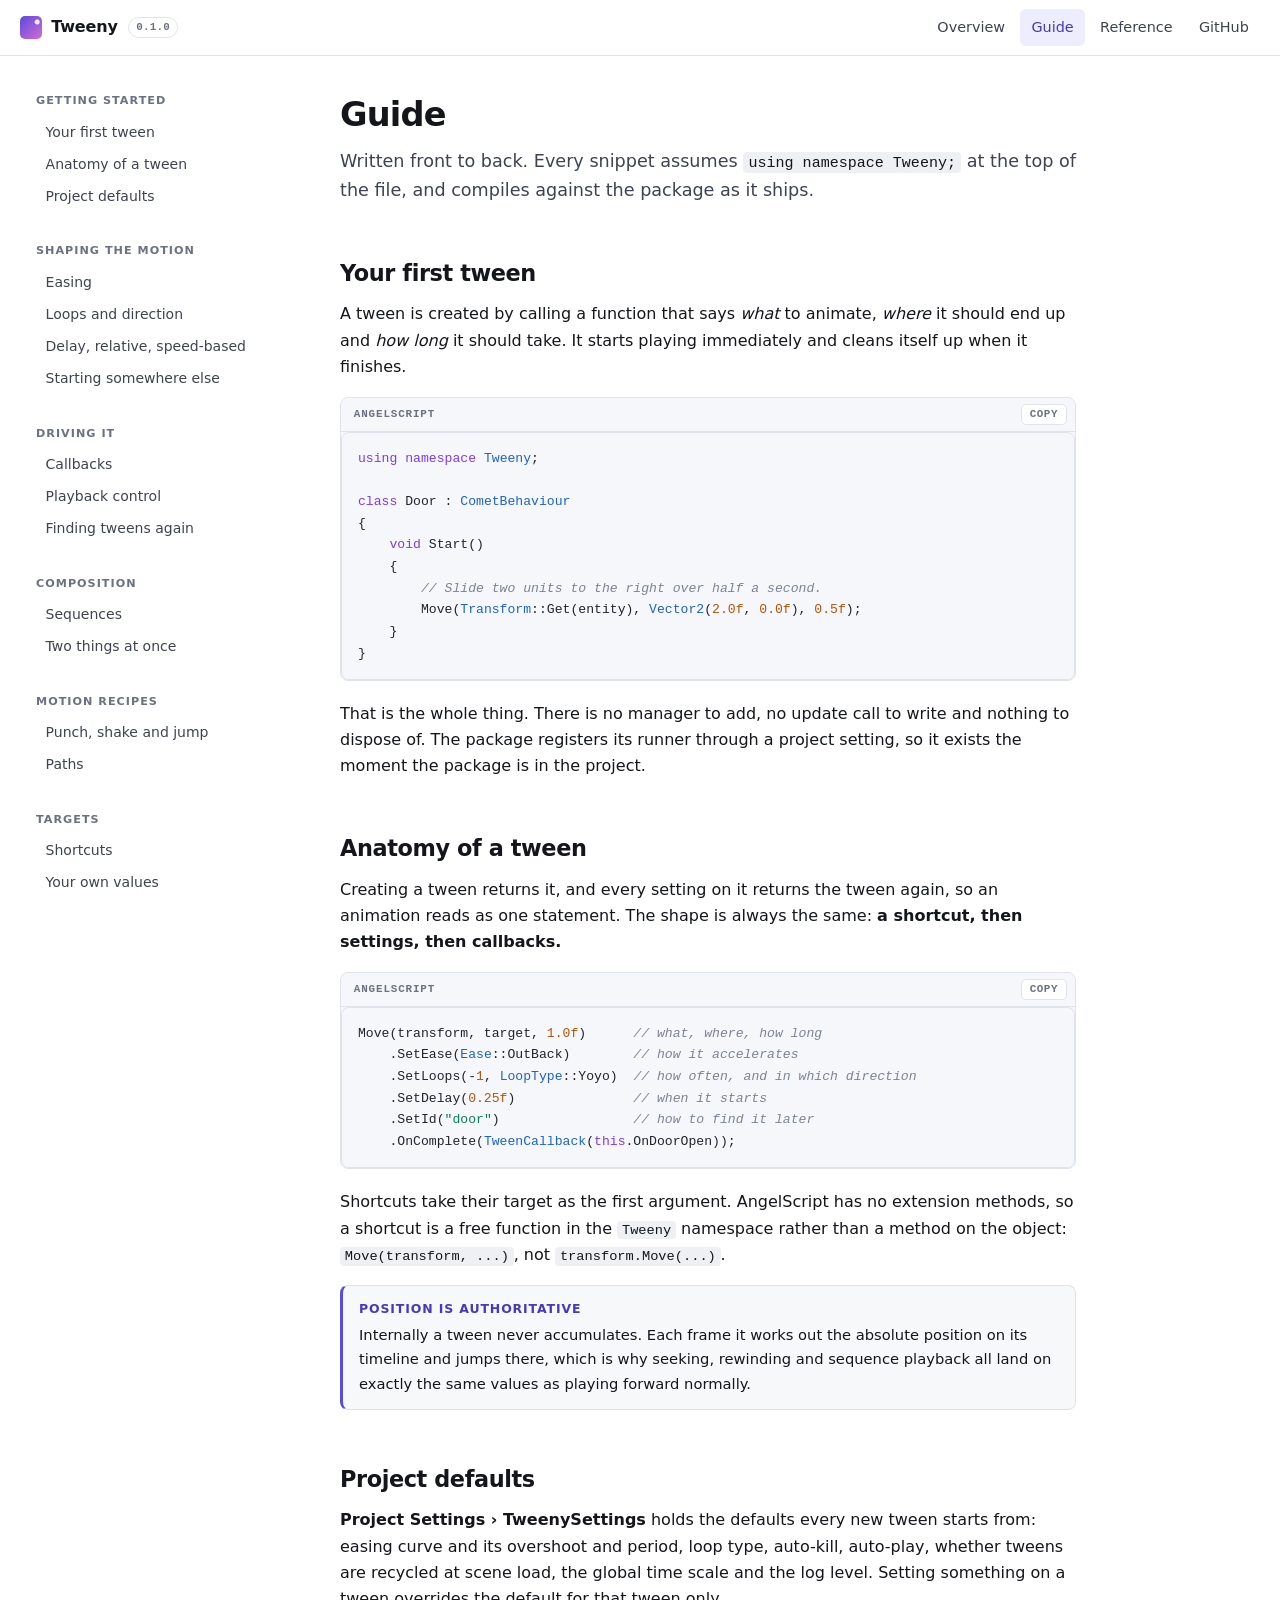
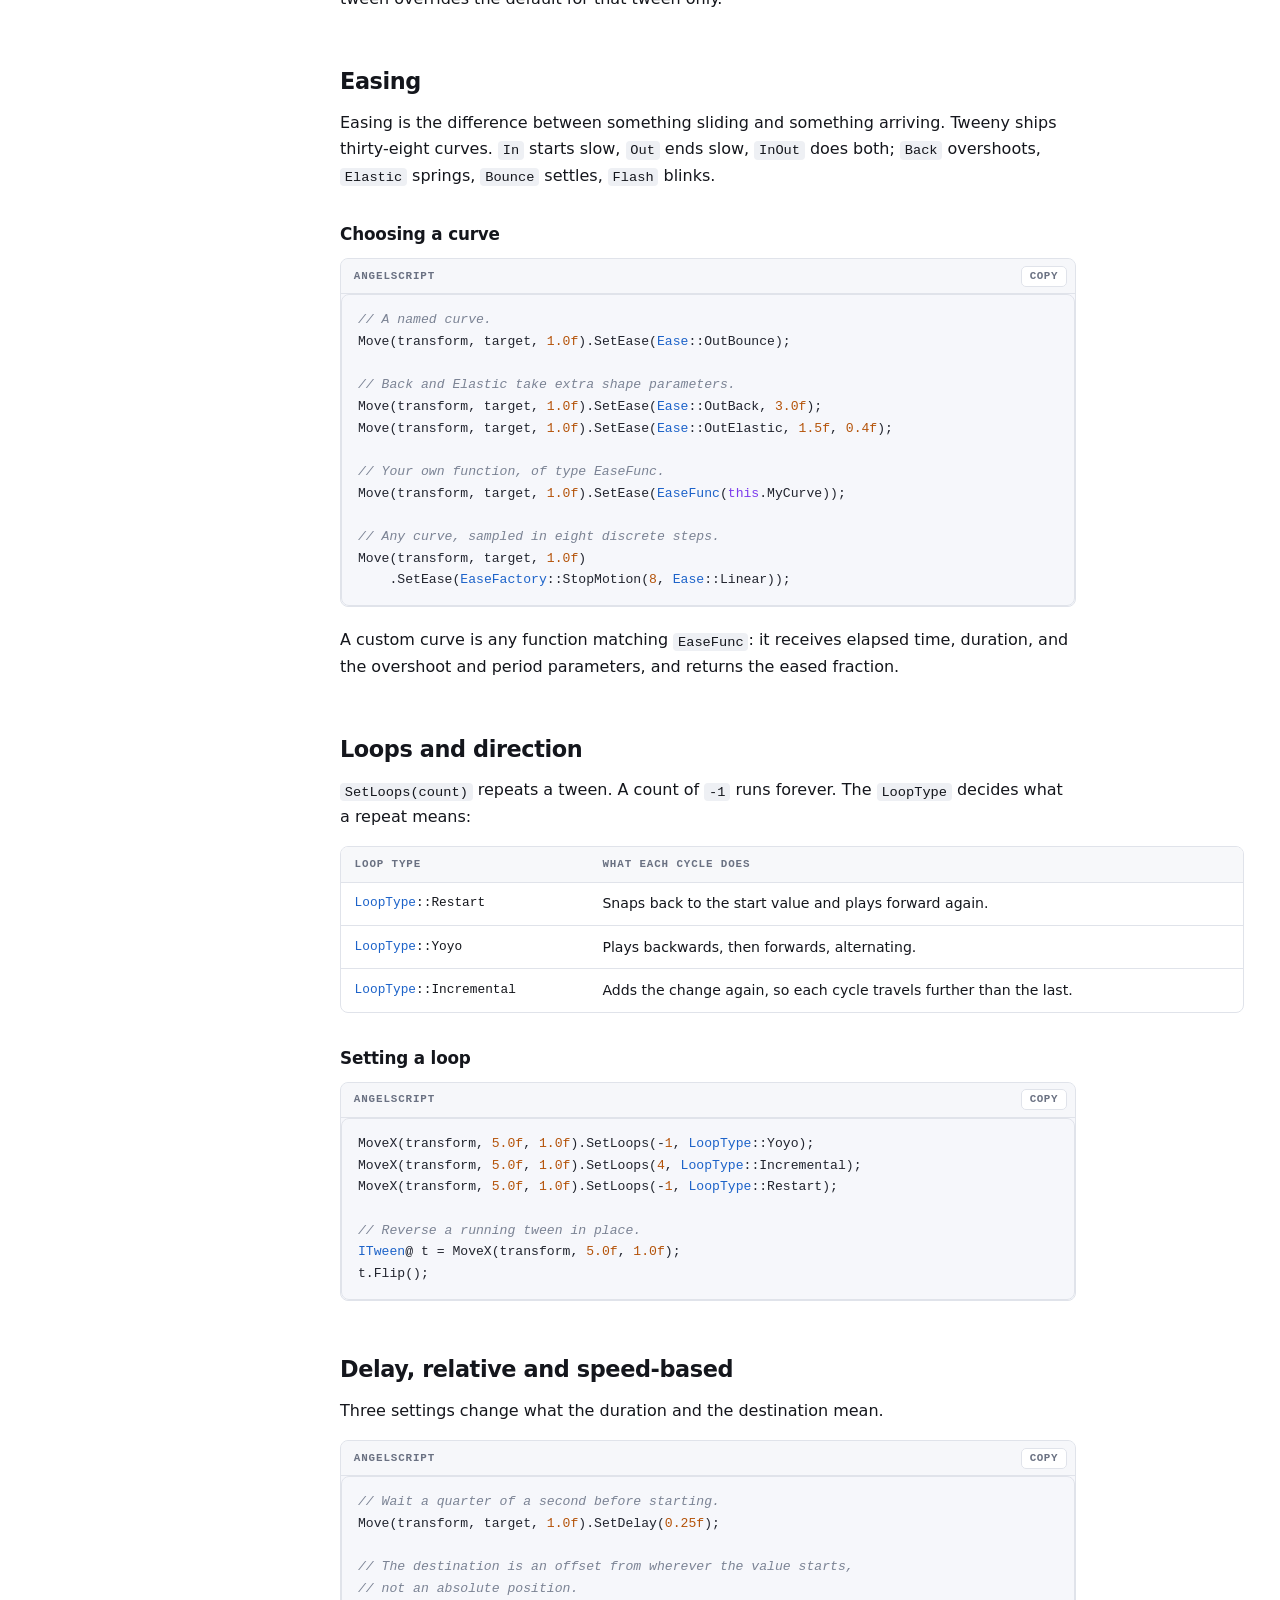
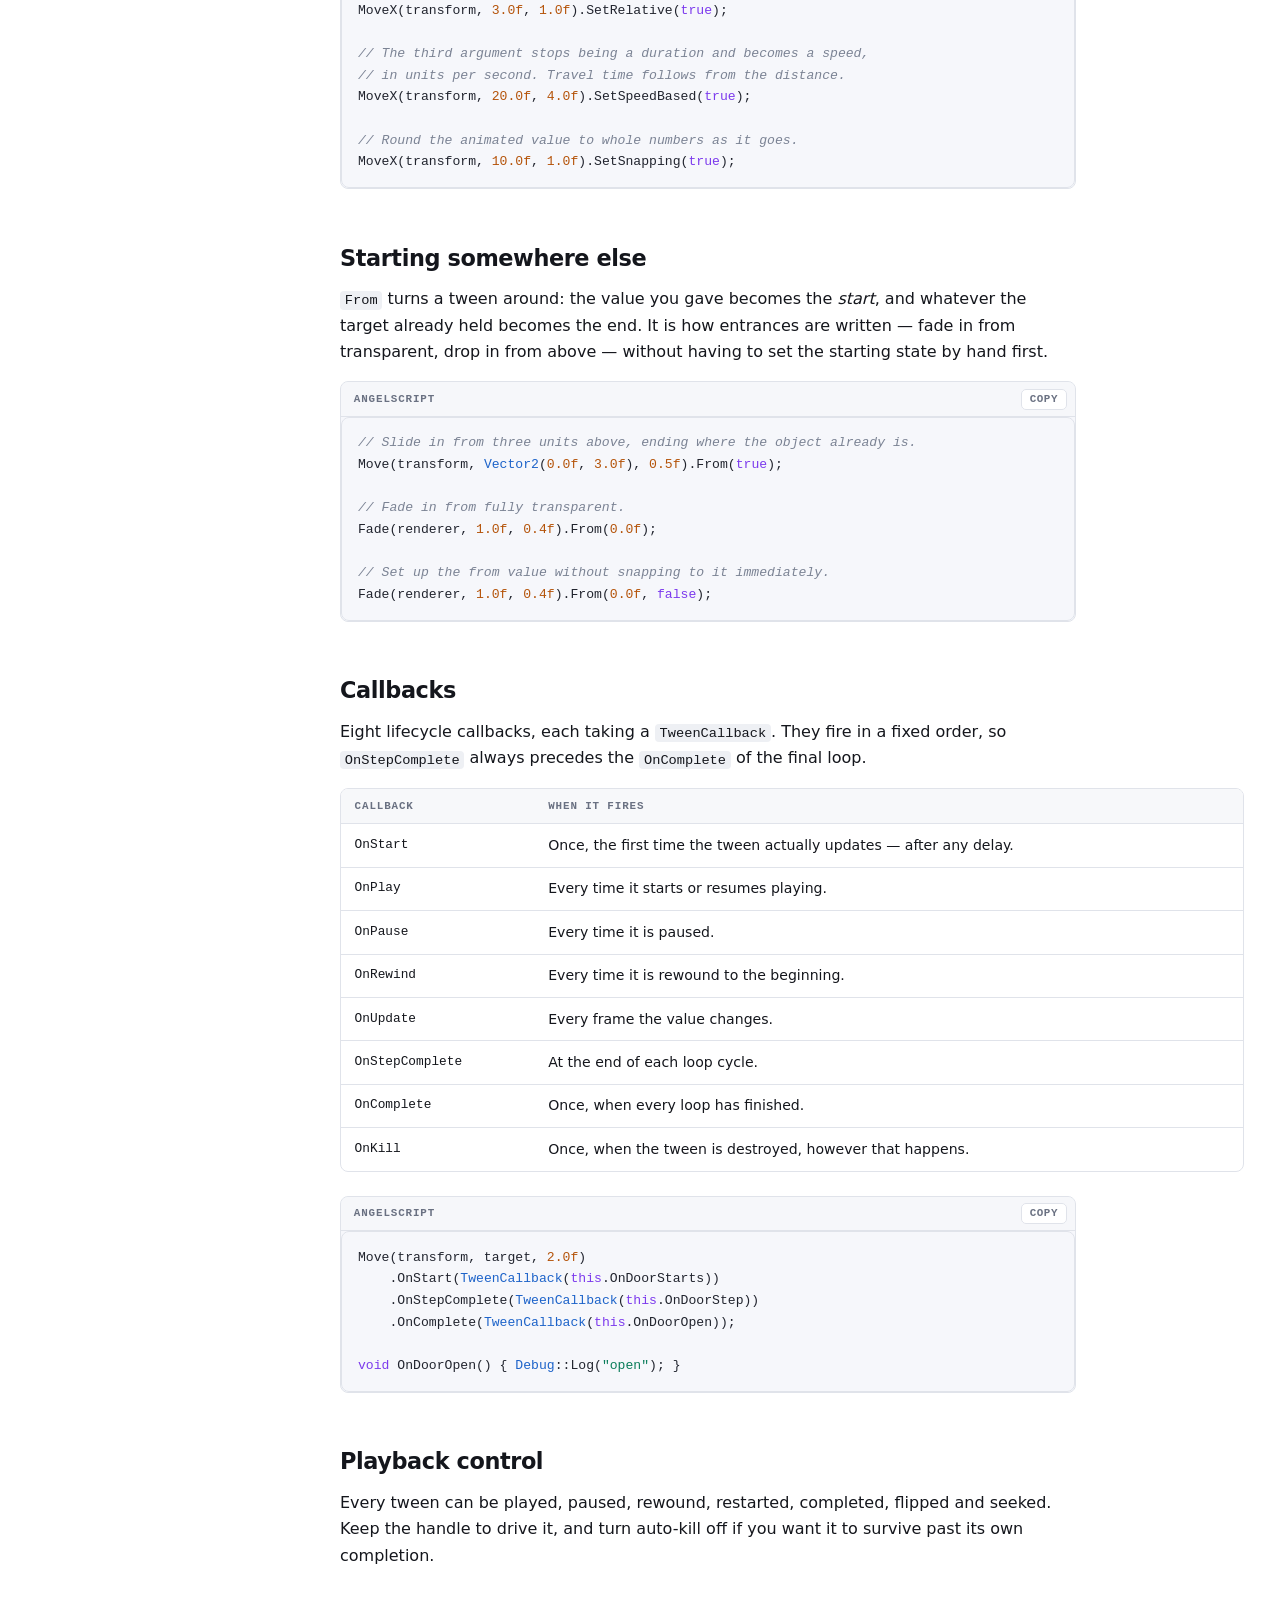
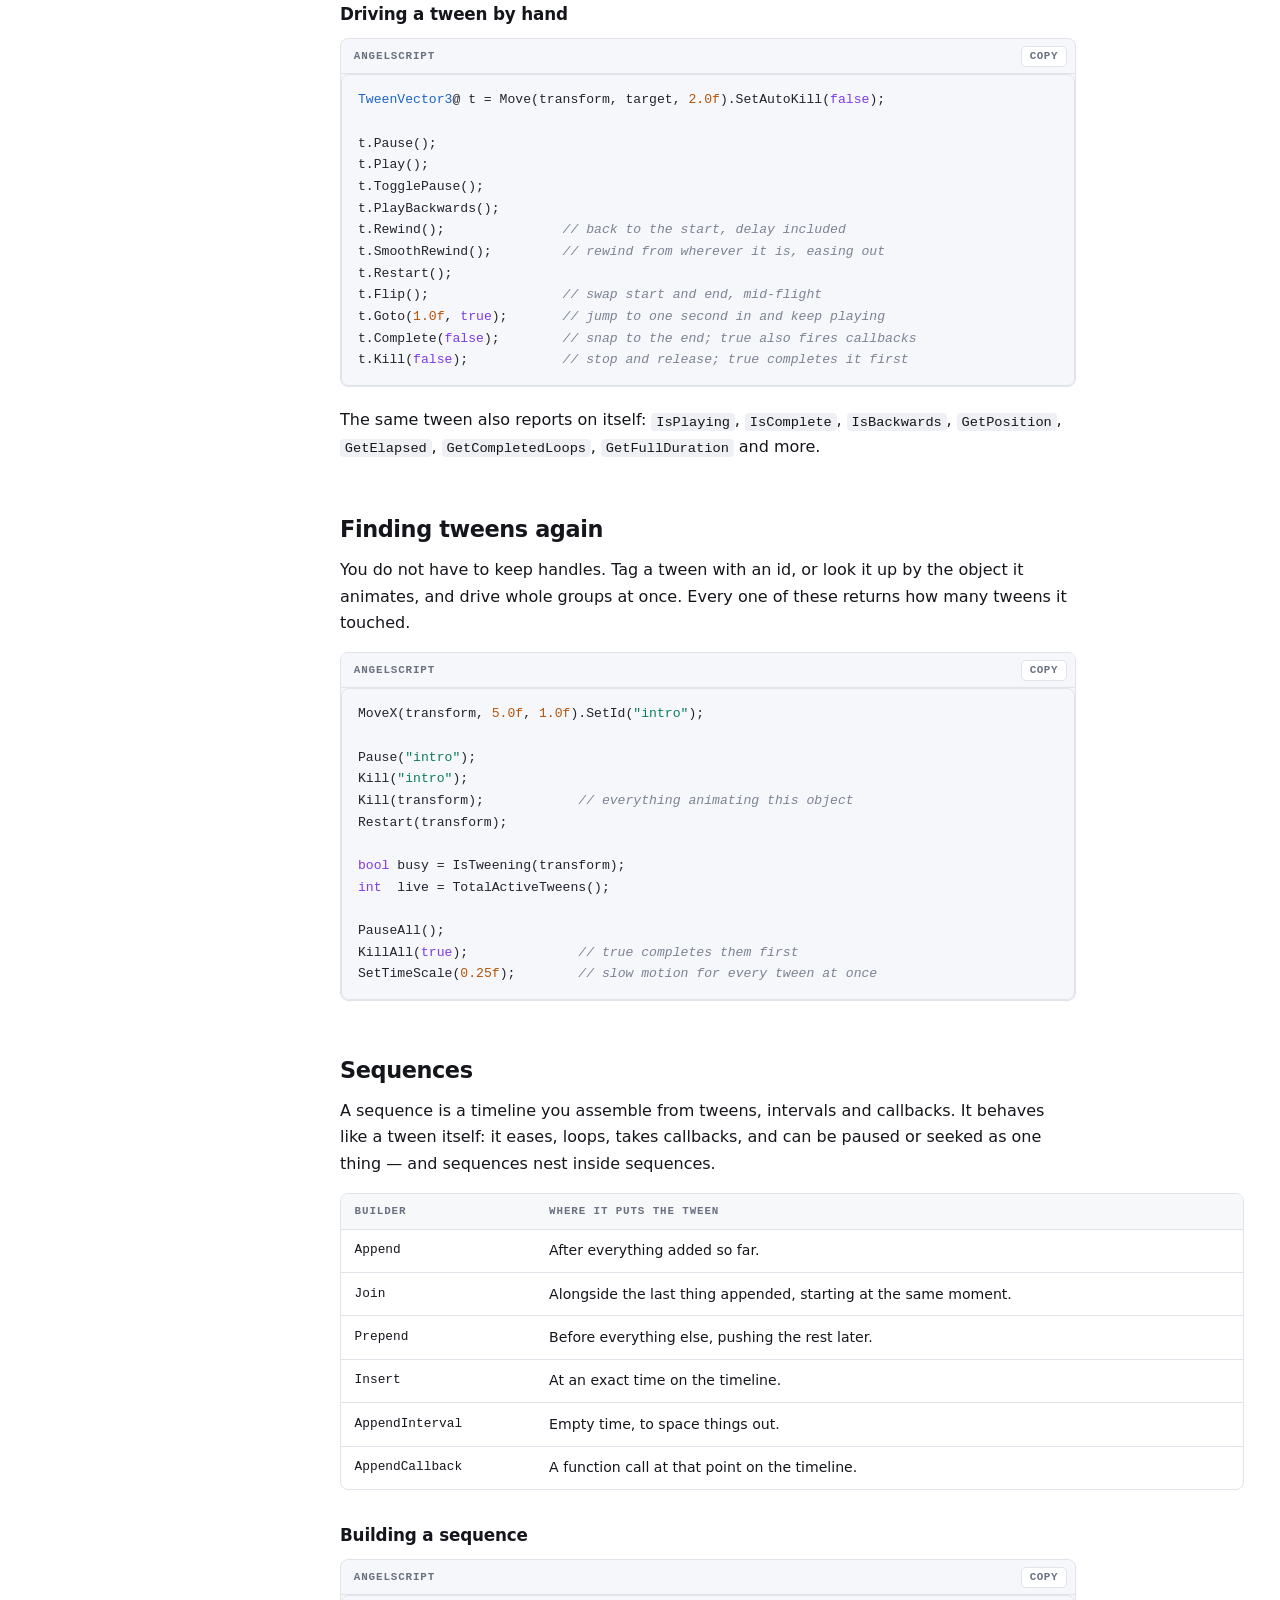
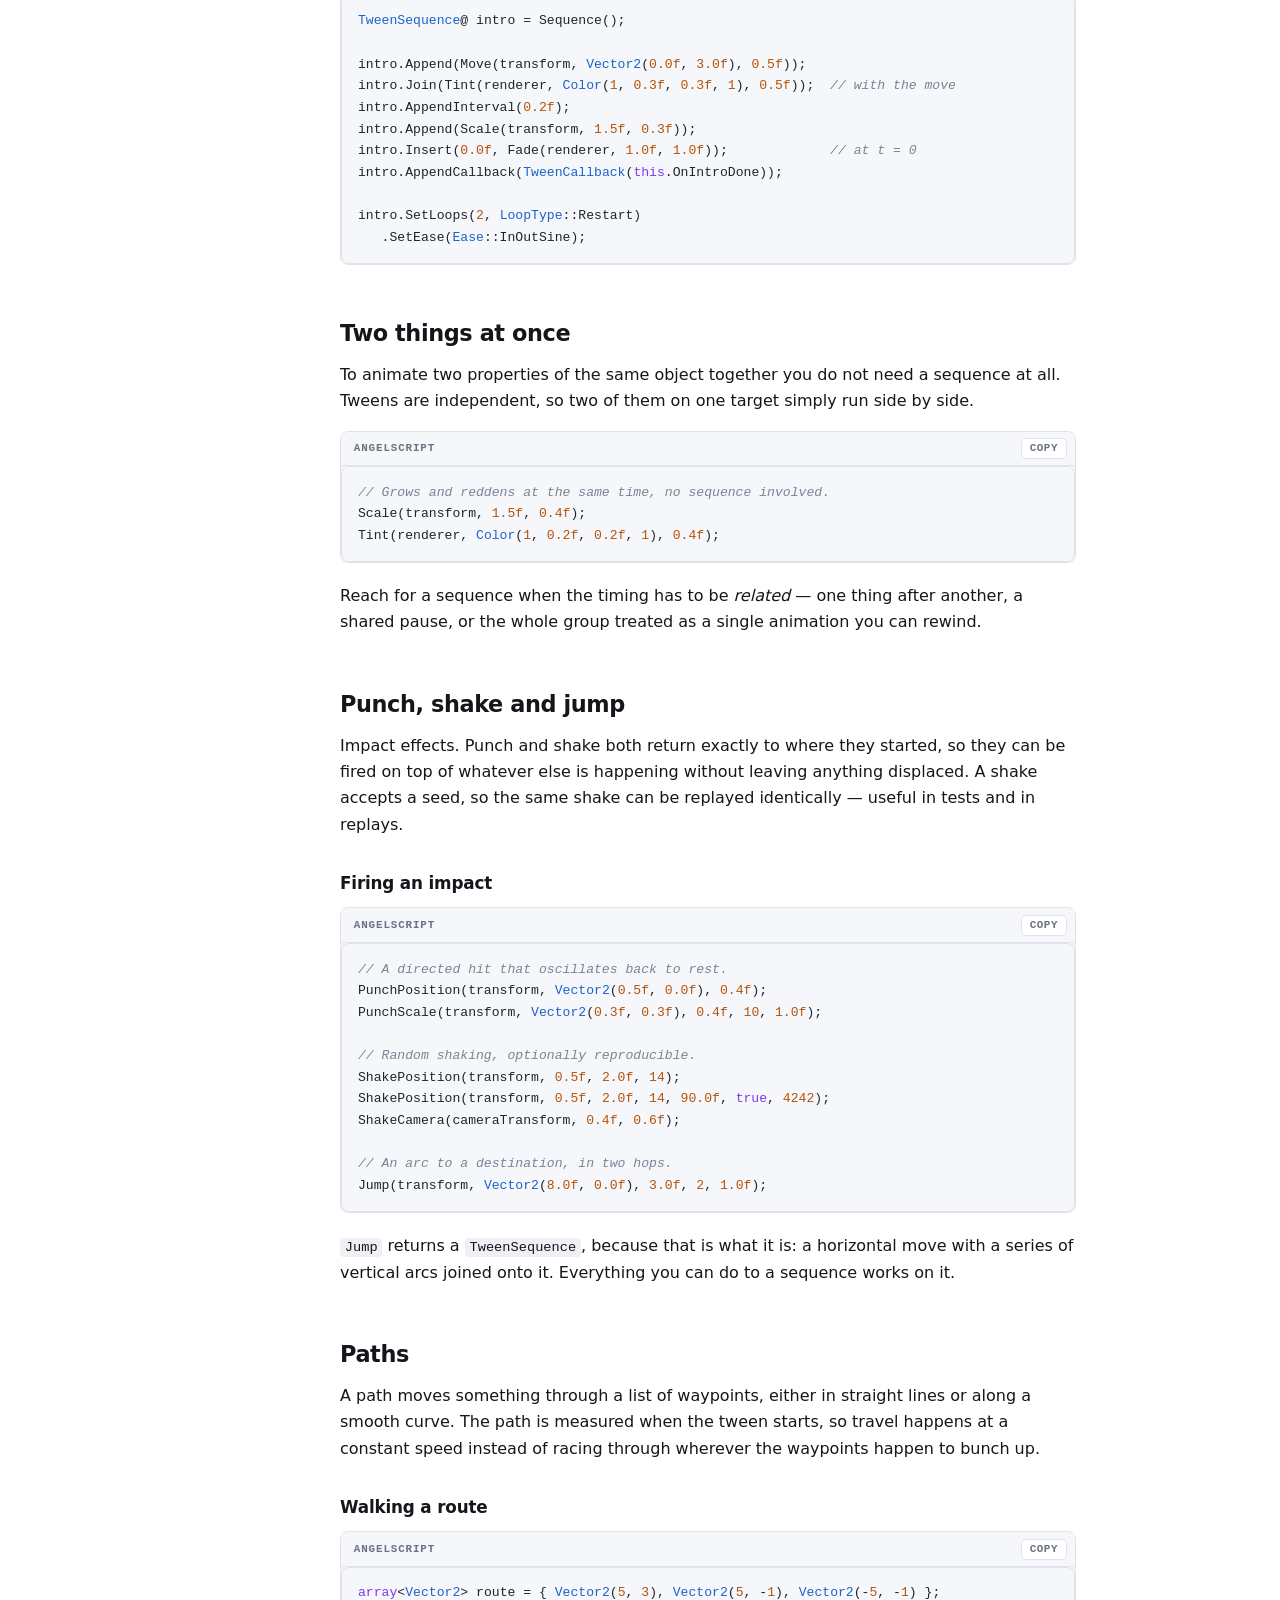
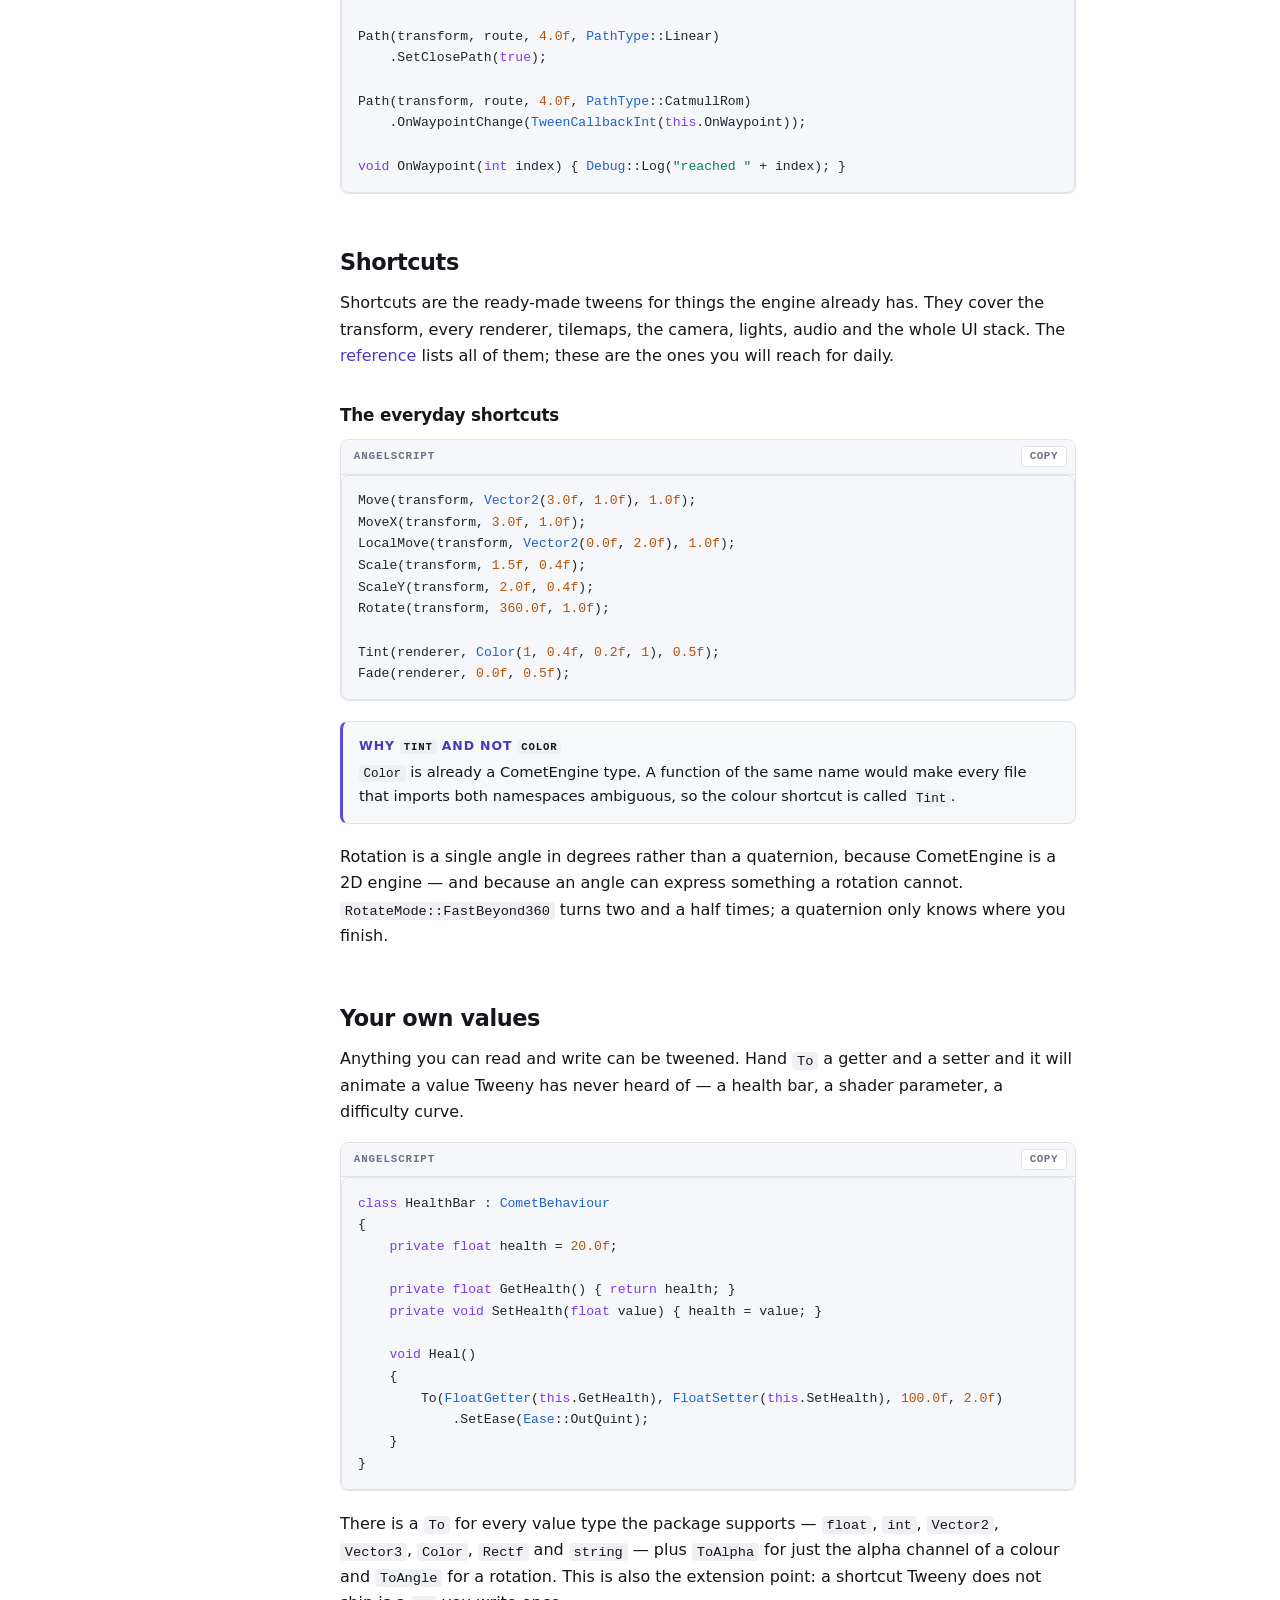
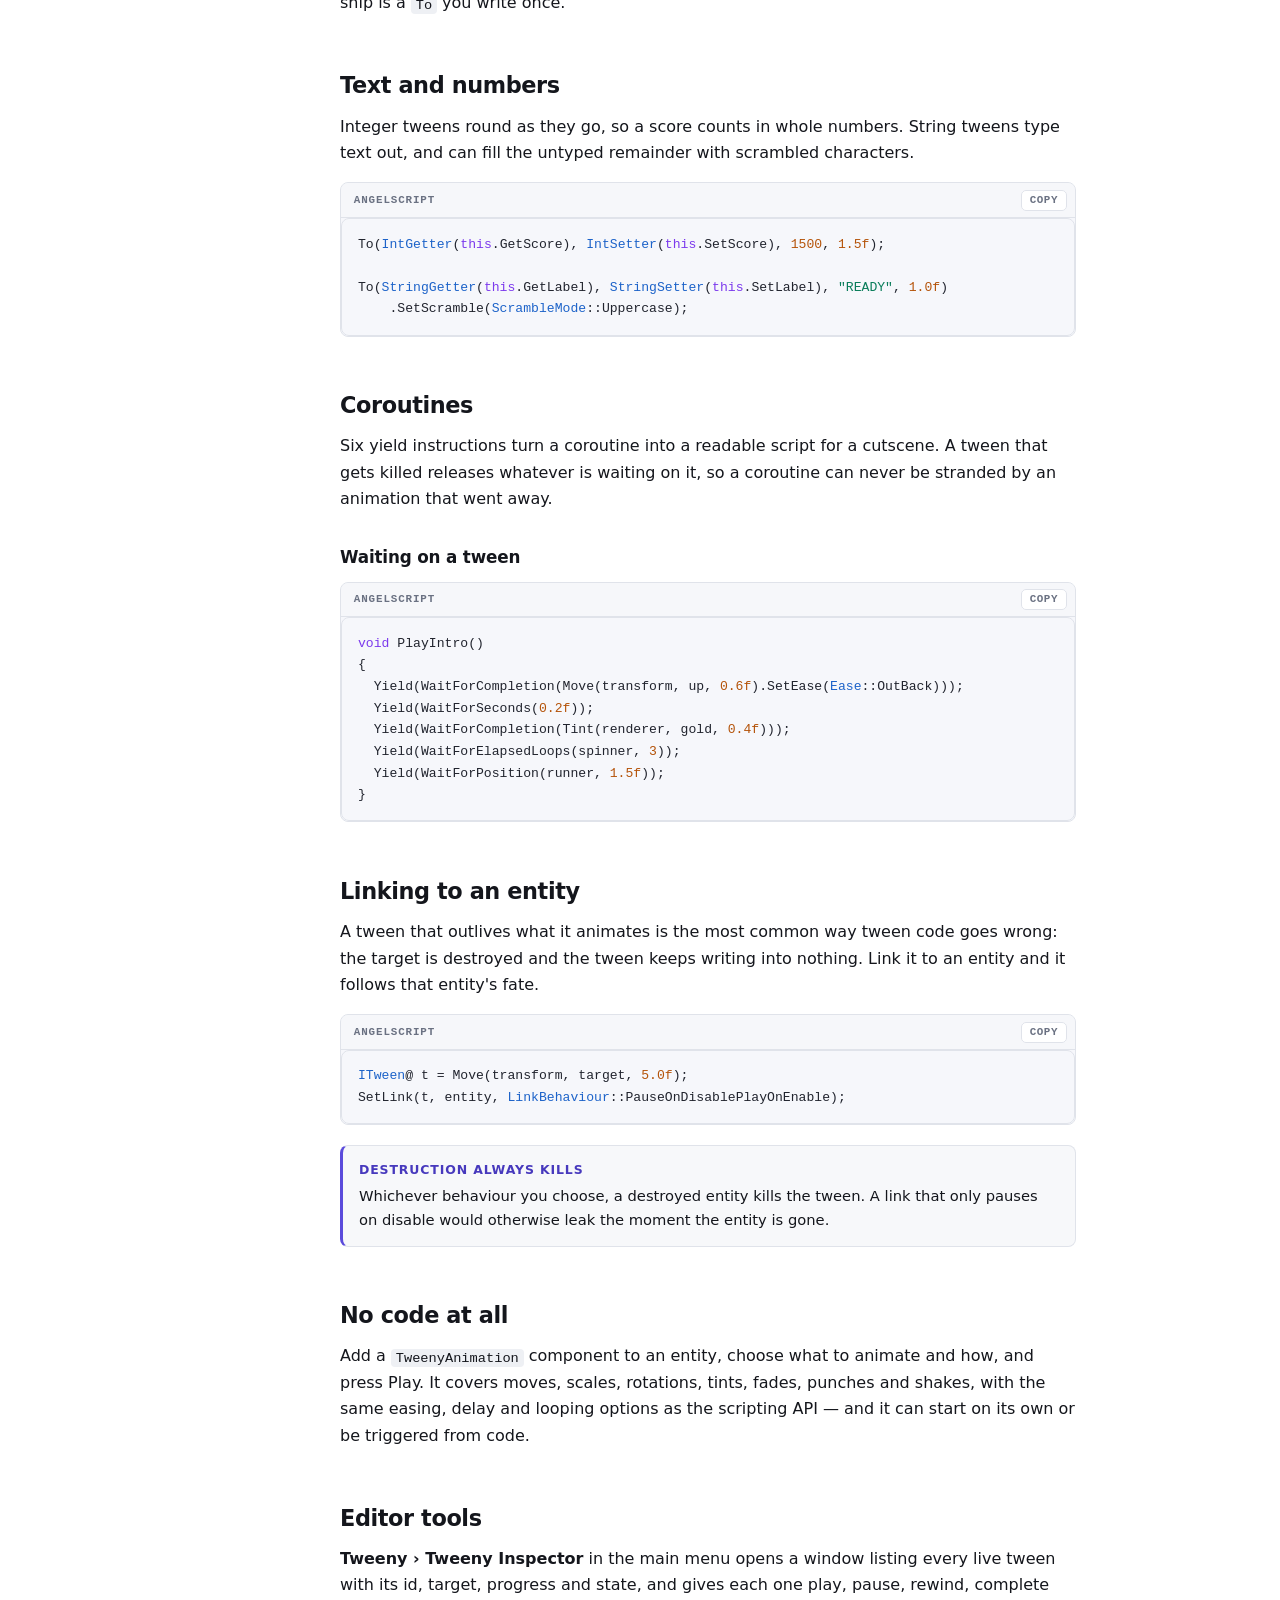
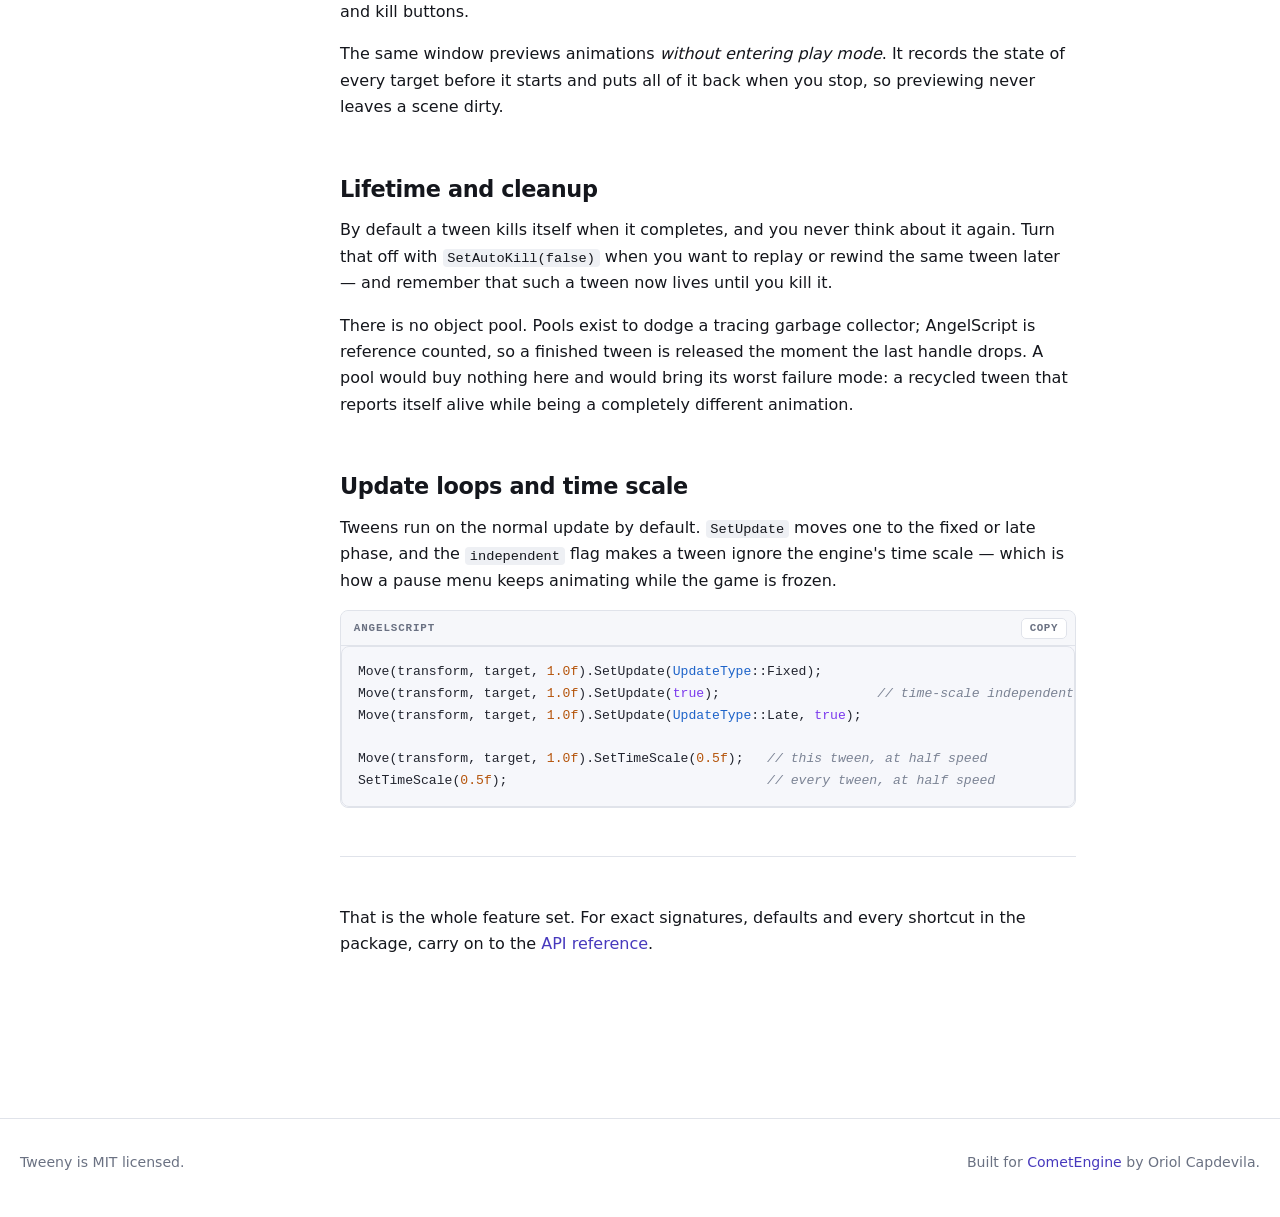
==== docs/guide.html @ 3d50af36 "fixes" ====
<!doctype html>
<html lang="en">
<head>
<meta charset="utf-8">
<meta name="viewport" content="width=device-width, initial-scale=1">
<title>Guide — Tweeny</title>
<meta name="description" content="The Tweeny guide: your first tween, easing, loops, sequences, effects, paths, shortcuts, coroutines and the no-code component.">
<link rel="icon" href="data:image/svg+xml,<svg xmlns='http://www.w3.org/2000/svg' viewBox='0 0 32 32'><rect width='32' height='32' rx='7' fill='%235b4bdb'/><circle cx='23' cy='9' r='3' fill='white'/></svg>">
<link rel="stylesheet" href="assets/site.css?v=3">
</head>
<body>

<header class="topbar">
  <button class="navtoggle" type="button" aria-label="Toggle sections" aria-expanded="true">&#9776;</button>
  <a class="brand" href="index.html"><span class="mark"></span> Tweeny <span class="version">0.1.0</span></a>
  <nav class="topnav">
    <a href="index.html">Overview</a>
    <a href="guide.html" aria-current="page">Guide</a>
    <a href="reference.html">Reference</a>
    <a href="https://github.com/OriolCS2/Tweeny">GitHub</a>
  </nav>
</header>

<div class="shell">

<nav class="sidebar" aria-label="Sections">
  <h2>Getting started</h2>
  <ul>
    <li><a href="#first-tween">Your first tween</a></li>
    <li><a href="#anatomy">Anatomy of a tween</a></li>
    <li><a href="#defaults">Project defaults</a></li>
  </ul>
  <h2>Shaping the motion</h2>
  <ul>
    <li><a href="#easing">Easing</a></li>
    <li><a href="#loops">Loops and direction</a></li>
    <li><a href="#timing">Delay, relative, speed-based</a></li>
    <li><a href="#from">Starting somewhere else</a></li>
  </ul>
  <h2>Driving it</h2>
  <ul>
    <li><a href="#callbacks">Callbacks</a></li>
    <li><a href="#control">Playback control</a></li>
    <li><a href="#finding">Finding tweens again</a></li>
  </ul>
  <h2>Composition</h2>
  <ul>
    <li><a href="#sequences">Sequences</a></li>
    <li><a href="#together">Two things at once</a></li>
  </ul>
  <h2>Motion recipes</h2>
  <ul>
    <li><a href="#effects">Punch, shake and jump</a></li>
    <li><a href="#paths">Paths</a></li>
  </ul>
  <h2>Targets</h2>
  <ul>
    <li><a href="#shortcuts">Shortcuts</a></li>
    <li><a href="#own-values">Your own values</a></li>
    <li><a href="#strings">Text and numbers</a></li>
  </ul>
  <h2>Integration</h2>
  <ul>
    <li><a href="#coroutines">Coroutines</a></li>
    <li><a href="#links">Linking to an entity</a></li>
    <li><a href="#no-code">No code at all</a></li>
    <li><a href="#editor">Editor tools</a></li>
  </ul>
  <h2>Notes</h2>
  <ul>
    <li><a href="#lifetime">Lifetime and cleanup</a></li>
    <li><a href="#update-loops">Update loops and time scale</a></li>
  </ul>
</nav>

<main>

<h1>Guide</h1>
<p class="lede">
  Written front to back. Every snippet assumes <code>using namespace Tweeny;</code> at the top of the file,
  and compiles against the package as it ships.
</p>

<h2 id="first-tween">Your first tween</h2>

<p>
  A tween is created by calling a function that says <em>what</em> to animate, <em>where</em> it should end up
  and <em>how long</em> it should take. It starts playing immediately and cleans itself up when it finishes.
</p>

<div class="code">
  <header>angelscript <button class="copy" type="button">Copy</button></header>
<pre><code>using namespace Tweeny;

class Door : CometBehaviour
{
    void Start()
    {
        // Slide two units to the right over half a second.
        Move(Transform::Get(entity), Vector2(2.0f, 0.0f), 0.5f);
    }
}</code></pre>
</div>

<p>
  That is the whole thing. There is no manager to add, no update call to write and nothing to dispose of. The
  package registers its runner through a project setting, so it exists the moment the package is in the
  project.
</p>

<h2 id="anatomy">Anatomy of a tween</h2>

<p>
  Creating a tween returns it, and every setting on it returns the tween again, so an animation reads as one
  statement. The shape is always the same: <strong>a shortcut, then settings, then callbacks.</strong>
</p>

<div class="code">
  <header>angelscript <button class="copy" type="button">Copy</button></header>
<pre><code>Move(transform, target, 1.0f)      // what, where, how long
    .SetEase(Ease::OutBack)        // how it accelerates
    .SetLoops(-1, LoopType::Yoyo)  // how often, and in which direction
    .SetDelay(0.25f)               // when it starts
    .SetId("door")                 // how to find it later
    .OnComplete(TweenCallback(this.OnDoorOpen));</code></pre>
</div>

<p>
  Shortcuts take their target as the first argument. AngelScript has no extension methods, so a shortcut is a
  free function in the <code>Tweeny</code> namespace rather than a method on the object:
  <code>Move(transform, ...)</code>, not <code>transform.Move(...)</code>.
</p>

<div class="note">
  <strong>Position is authoritative</strong>
  <p>
    Internally a tween never accumulates. Each frame it works out the absolute position on its timeline and
    jumps there, which is why seeking, rewinding and sequence playback all land on exactly the same values as
    playing forward normally.
  </p>
</div>

<h2 id="defaults">Project defaults</h2>

<p>
  <strong>Project Settings &rsaquo; TweenySettings</strong> holds the defaults every new tween starts from:
  easing curve and its overshoot and period, loop type, auto-kill, auto-play, whether tweens are recycled at
  scene load, the global time scale and the log level. Setting something on a tween overrides the default for
  that tween only.
</p>

<h2 id="easing">Easing</h2>

<p>
  Easing is the difference between something sliding and something arriving. Tweeny ships thirty-eight
  curves. <code>In</code> starts slow, <code>Out</code> ends slow, <code>InOut</code> does both;
  <code>Back</code> overshoots, <code>Elastic</code> springs, <code>Bounce</code> settles,
  <code>Flash</code> blinks.
</p>

<h3>Choosing a curve</h3>
<div class="code">
  <header>angelscript <button class="copy" type="button">Copy</button></header>
<pre><code>// A named curve.
Move(transform, target, 1.0f).SetEase(Ease::OutBounce);

// Back and Elastic take extra shape parameters.
Move(transform, target, 1.0f).SetEase(Ease::OutBack, 3.0f);
Move(transform, target, 1.0f).SetEase(Ease::OutElastic, 1.5f, 0.4f);

// Your own function, of type EaseFunc.
Move(transform, target, 1.0f).SetEase(EaseFunc(this.MyCurve));

// Any curve, sampled in eight discrete steps.
Move(transform, target, 1.0f)
    .SetEase(EaseFactory::StopMotion(8, Ease::Linear));</code></pre>
</div>

<p>
  A custom curve is any function matching <code>EaseFunc</code>: it receives elapsed time, duration, and the
  overshoot and period parameters, and returns the eased fraction.
</p>

<h2 id="loops">Loops and direction</h2>

<p>
  <code>SetLoops(count)</code> repeats a tween. A count of <code>-1</code> runs forever. The
  <code>LoopType</code> decides what a repeat means:
</p>

<div class="scroller">
<table>
  <thead><tr><th>Loop type</th><th>What each cycle does</th></tr></thead>
  <tbody>
    <tr><td class="api">LoopType::Restart</td><td>Snaps back to the start value and plays forward again.</td></tr>
    <tr><td class="api">LoopType::Yoyo</td><td>Plays backwards, then forwards, alternating.</td></tr>
    <tr><td class="api">LoopType::Incremental</td><td>Adds the change again, so each cycle travels further than the last.</td></tr>
  </tbody>
</table>
</div>

<h3>Setting a loop</h3>
<div class="code">
  <header>angelscript <button class="copy" type="button">Copy</button></header>
<pre><code>MoveX(transform, 5.0f, 1.0f).SetLoops(-1, LoopType::Yoyo);
MoveX(transform, 5.0f, 1.0f).SetLoops(4, LoopType::Incremental);
MoveX(transform, 5.0f, 1.0f).SetLoops(-1, LoopType::Restart);

// Reverse a running tween in place.
ITween@ t = MoveX(transform, 5.0f, 1.0f);
t.Flip();</code></pre>
</div>

<h2 id="timing">Delay, relative and speed-based</h2>

<p>
  Three settings change what the duration and the destination mean.
</p>

<div class="code">
  <header>angelscript <button class="copy" type="button">Copy</button></header>
<pre><code>// Wait a quarter of a second before starting.
Move(transform, target, 1.0f).SetDelay(0.25f);

// The destination is an offset from wherever the value starts,
// not an absolute position.
MoveX(transform, 3.0f, 1.0f).SetRelative(true);

// The third argument stops being a duration and becomes a speed,
// in units per second. Travel time follows from the distance.
MoveX(transform, 20.0f, 4.0f).SetSpeedBased(true);

// Round the animated value to whole numbers as it goes.
MoveX(transform, 10.0f, 1.0f).SetSnapping(true);</code></pre>
</div>

<h2 id="from">Starting somewhere else</h2>

<p>
  <code>From</code> turns a tween around: the value you gave becomes the <em>start</em>, and whatever the
  target already held becomes the end. It is how entrances are written — fade in from transparent, drop in
  from above — without having to set the starting state by hand first.
</p>

<div class="code">
  <header>angelscript <button class="copy" type="button">Copy</button></header>
<pre><code>// Slide in from three units above, ending where the object already is.
Move(transform, Vector2(0.0f, 3.0f), 0.5f).From(true);

// Fade in from fully transparent.
Fade(renderer, 1.0f, 0.4f).From(0.0f);

// Set up the from value without snapping to it immediately.
Fade(renderer, 1.0f, 0.4f).From(0.0f, false);</code></pre>
</div>

<h2 id="callbacks">Callbacks</h2>

<p>
  Eight lifecycle callbacks, each taking a <code>TweenCallback</code>. They fire in a fixed order, so
  <code>OnStepComplete</code> always precedes the <code>OnComplete</code> of the final loop.
</p>

<div class="scroller">
<table>
  <thead><tr><th>Callback</th><th>When it fires</th></tr></thead>
  <tbody>
    <tr><td class="api">OnStart</td><td>Once, the first time the tween actually updates — after any delay.</td></tr>
    <tr><td class="api">OnPlay</td><td>Every time it starts or resumes playing.</td></tr>
    <tr><td class="api">OnPause</td><td>Every time it is paused.</td></tr>
    <tr><td class="api">OnRewind</td><td>Every time it is rewound to the beginning.</td></tr>
    <tr><td class="api">OnUpdate</td><td>Every frame the value changes.</td></tr>
    <tr><td class="api">OnStepComplete</td><td>At the end of each loop cycle.</td></tr>
    <tr><td class="api">OnComplete</td><td>Once, when every loop has finished.</td></tr>
    <tr><td class="api">OnKill</td><td>Once, when the tween is destroyed, however that happens.</td></tr>
  </tbody>
</table>
</div>

<div class="code">
  <header>angelscript <button class="copy" type="button">Copy</button></header>
<pre><code>Move(transform, target, 2.0f)
    .OnStart(TweenCallback(this.OnDoorStarts))
    .OnStepComplete(TweenCallback(this.OnDoorStep))
    .OnComplete(TweenCallback(this.OnDoorOpen));

void OnDoorOpen() { Debug::Log("open"); }</code></pre>
</div>

<h2 id="control">Playback control</h2>

<p>
  Every tween can be played, paused, rewound, restarted, completed, flipped and seeked. Keep the handle to
  drive it, and turn auto-kill off if you want it to survive past its own completion.
</p>

<h3>Driving a tween by hand</h3>
<div class="code">
  <header>angelscript <button class="copy" type="button">Copy</button></header>
<pre><code>TweenVector3@ t = Move(transform, target, 2.0f).SetAutoKill(false);

t.Pause();
t.Play();
t.TogglePause();
t.PlayBackwards();
t.Rewind();               // back to the start, delay included
t.SmoothRewind();         // rewind from wherever it is, easing out
t.Restart();
t.Flip();                 // swap start and end, mid-flight
t.Goto(1.0f, true);       // jump to one second in and keep playing
t.Complete(false);        // snap to the end; true also fires callbacks
t.Kill(false);            // stop and release; true completes it first</code></pre>
</div>

<p>
  The same tween also reports on itself: <code>IsPlaying</code>, <code>IsComplete</code>,
  <code>IsBackwards</code>, <code>GetPosition</code>, <code>GetElapsed</code>,
  <code>GetCompletedLoops</code>, <code>GetFullDuration</code> and more.
</p>

<h2 id="finding">Finding tweens again</h2>

<p>
  You do not have to keep handles. Tag a tween with an id, or look it up by the object it animates, and drive
  whole groups at once. Every one of these returns how many tweens it touched.
</p>

<div class="code">
  <header>angelscript <button class="copy" type="button">Copy</button></header>
<pre><code>MoveX(transform, 5.0f, 1.0f).SetId("intro");

Pause("intro");
Kill("intro");
Kill(transform);            // everything animating this object
Restart(transform);

bool busy = IsTweening(transform);
int  live = TotalActiveTweens();

PauseAll();
KillAll(true);              // true completes them first
SetTimeScale(0.25f);        // slow motion for every tween at once</code></pre>
</div>

<h2 id="sequences">Sequences</h2>

<p>
  A sequence is a timeline you assemble from tweens, intervals and callbacks. It behaves like a tween itself:
  it eases, loops, takes callbacks, and can be paused or seeked as one thing — and sequences nest inside
  sequences.
</p>

<div class="scroller">
<table>
  <thead><tr><th>Builder</th><th>Where it puts the tween</th></tr></thead>
  <tbody>
    <tr><td class="api">Append</td><td>After everything added so far.</td></tr>
    <tr><td class="api">Join</td><td>Alongside the last thing appended, starting at the same moment.</td></tr>
    <tr><td class="api">Prepend</td><td>Before everything else, pushing the rest later.</td></tr>
    <tr><td class="api">Insert</td><td>At an exact time on the timeline.</td></tr>
    <tr><td class="api">AppendInterval</td><td>Empty time, to space things out.</td></tr>
    <tr><td class="api">AppendCallback</td><td>A function call at that point on the timeline.</td></tr>
  </tbody>
</table>
</div>

<h3>Building a sequence</h3>
<div class="code">
  <header>angelscript <button class="copy" type="button">Copy</button></header>
<pre><code>TweenSequence@ intro = Sequence();

intro.Append(Move(transform, Vector2(0.0f, 3.0f), 0.5f));
intro.Join(Tint(renderer, Color(1, 0.3f, 0.3f, 1), 0.5f));  // with the move
intro.AppendInterval(0.2f);
intro.Append(Scale(transform, 1.5f, 0.3f));
intro.Insert(0.0f, Fade(renderer, 1.0f, 1.0f));             // at t = 0
intro.AppendCallback(TweenCallback(this.OnIntroDone));

intro.SetLoops(2, LoopType::Restart)
   .SetEase(Ease::InOutSine);</code></pre>
</div>

<h2 id="together">Two things at once</h2>

<p>
  To animate two properties of the same object together you do not need a sequence at all. Tweens are
  independent, so two of them on one target simply run side by side.
</p>

<div class="code">
  <header>angelscript <button class="copy" type="button">Copy</button></header>
<pre><code>// Grows and reddens at the same time, no sequence involved.
Scale(transform, 1.5f, 0.4f);
Tint(renderer, Color(1, 0.2f, 0.2f, 1), 0.4f);</code></pre>
</div>

<p>
  Reach for a sequence when the timing has to be <em>related</em> — one thing after another, a shared pause,
  or the whole group treated as a single animation you can rewind.
</p>

<h2 id="effects">Punch, shake and jump</h2>

<p>
  Impact effects. Punch and shake both return exactly to where they started, so they can be fired on top of
  whatever else is happening without leaving anything displaced. A shake accepts a seed, so the same shake can
  be replayed identically — useful in tests and in replays.
</p>

<h3>Firing an impact</h3>
<div class="code">
  <header>angelscript <button class="copy" type="button">Copy</button></header>
<pre><code>// A directed hit that oscillates back to rest.
PunchPosition(transform, Vector2(0.5f, 0.0f), 0.4f);
PunchScale(transform, Vector2(0.3f, 0.3f), 0.4f, 10, 1.0f);

// Random shaking, optionally reproducible.
ShakePosition(transform, 0.5f, 2.0f, 14);
ShakePosition(transform, 0.5f, 2.0f, 14, 90.0f, true, 4242);
ShakeCamera(cameraTransform, 0.4f, 0.6f);

// An arc to a destination, in two hops.
Jump(transform, Vector2(8.0f, 0.0f), 3.0f, 2, 1.0f);</code></pre>
</div>

<p>
  <code>Jump</code> returns a <code>TweenSequence</code>, because that is what it is: a horizontal move with a
  series of vertical arcs joined onto it. Everything you can do to a sequence works on it.
</p>

<h2 id="paths">Paths</h2>

<p>
  A path moves something through a list of waypoints, either in straight lines or along a smooth curve. The
  path is measured when the tween starts, so travel happens at a constant speed instead of racing through
  wherever the waypoints happen to bunch up.
</p>

<h3>Walking a route</h3>
<div class="code">
  <header>angelscript <button class="copy" type="button">Copy</button></header>
<pre><code>array&lt;Vector2&gt; route = { Vector2(5, 3), Vector2(5, -1), Vector2(-5, -1) };

Path(transform, route, 4.0f, PathType::Linear)
    .SetClosePath(true);

Path(transform, route, 4.0f, PathType::CatmullRom)
    .OnWaypointChange(TweenCallbackInt(this.OnWaypoint));

void OnWaypoint(int index) { Debug::Log("reached " + index); }</code></pre>
</div>

<h2 id="shortcuts">Shortcuts</h2>

<p>
  Shortcuts are the ready-made tweens for things the engine already has. They cover the transform, every
  renderer, tilemaps, the camera, lights, audio and the whole UI stack. The
  <a href="reference.html#shortcuts-transform">reference</a> lists all of them; these are the ones you will
  reach for daily.
</p>

<h3>The everyday shortcuts</h3>
<div class="code">
  <header>angelscript <button class="copy" type="button">Copy</button></header>
<pre><code>Move(transform, Vector2(3.0f, 1.0f), 1.0f);
MoveX(transform, 3.0f, 1.0f);
LocalMove(transform, Vector2(0.0f, 2.0f), 1.0f);
Scale(transform, 1.5f, 0.4f);
ScaleY(transform, 2.0f, 0.4f);
Rotate(transform, 360.0f, 1.0f);

Tint(renderer, Color(1, 0.4f, 0.2f, 1), 0.5f);
Fade(renderer, 0.0f, 0.5f);</code></pre>
</div>

<div class="note">
  <strong>Why <code>Tint</code> and not <code>Color</code></strong>
  <p>
    <code>Color</code> is already a CometEngine type. A function of the same name would make every file that
    imports both namespaces ambiguous, so the colour shortcut is called <code>Tint</code>.
  </p>
</div>


<p>
  Rotation is a single angle in degrees rather than a quaternion, because CometEngine is a 2D engine — and
  because an angle can express something a rotation cannot. <code>RotateMode::FastBeyond360</code> turns two
  and a half times; a quaternion only knows where you finish.
</p>

<h2 id="own-values">Your own values</h2>

<p>
  Anything you can read and write can be tweened. Hand <code>To</code> a getter and a setter and it will
  animate a value Tweeny has never heard of — a health bar, a shader parameter, a difficulty curve.
</p>

<div class="code">
  <header>angelscript <button class="copy" type="button">Copy</button></header>
<pre><code>class HealthBar : CometBehaviour
{
    private float health = 20.0f;

    private float GetHealth() { return health; }
    private void SetHealth(float value) { health = value; }

    void Heal()
    {
        To(FloatGetter(this.GetHealth), FloatSetter(this.SetHealth), 100.0f, 2.0f)
            .SetEase(Ease::OutQuint);
    }
}</code></pre>
</div>

<p>
  There is a <code>To</code> for every value type the package supports — <code>float</code>,
  <code>int</code>, <code>Vector2</code>, <code>Vector3</code>, <code>Color</code>, <code>Rectf</code> and
  <code>string</code> — plus <code>ToAlpha</code> for just the alpha channel of a colour and
  <code>ToAngle</code> for a rotation. This is also the extension point: a shortcut Tweeny does not ship is a
  <code>To</code> you write once.
</p>

<h2 id="strings">Text and numbers</h2>

<p>
  Integer tweens round as they go, so a score counts in whole numbers. String tweens type text out, and can
  fill the untyped remainder with scrambled characters.
</p>

<div class="code">
  <header>angelscript <button class="copy" type="button">Copy</button></header>
<pre><code>To(IntGetter(this.GetScore), IntSetter(this.SetScore), 1500, 1.5f);

To(StringGetter(this.GetLabel), StringSetter(this.SetLabel), "READY", 1.0f)
    .SetScramble(ScrambleMode::Uppercase);</code></pre>
</div>

<h2 id="coroutines">Coroutines</h2>

<p>
  Six yield instructions turn a coroutine into a readable script for a cutscene. A tween that gets killed
  releases whatever is waiting on it, so a coroutine can never be stranded by an animation that went away.
</p>

<h3>Waiting on a tween</h3>
<div class="code">
  <header>angelscript <button class="copy" type="button">Copy</button></header>
<pre><code>void PlayIntro()
{
  Yield(WaitForCompletion(Move(transform, up, 0.6f).SetEase(Ease::OutBack)));
  Yield(WaitForSeconds(0.2f));
  Yield(WaitForCompletion(Tint(renderer, gold, 0.4f)));
  Yield(WaitForElapsedLoops(spinner, 3));
  Yield(WaitForPosition(runner, 1.5f));
}</code></pre>
</div>

<h2 id="links">Linking to an entity</h2>

<p>
  A tween that outlives what it animates is the most common way tween code goes wrong: the target is
  destroyed and the tween keeps writing into nothing. Link it to an entity and it follows that entity's fate.
</p>

<div class="code">
  <header>angelscript <button class="copy" type="button">Copy</button></header>
<pre><code>ITween@ t = Move(transform, target, 5.0f);
SetLink(t, entity, LinkBehaviour::PauseOnDisablePlayOnEnable);</code></pre>
</div>

<div class="note">
  <strong>Destruction always kills</strong>
  <p>
    Whichever behaviour you choose, a destroyed entity kills the tween. A link that only pauses on disable
    would otherwise leak the moment the entity is gone.
  </p>
</div>

<h2 id="no-code">No code at all</h2>

<p>
  Add a <code>TweenyAnimation</code> component to an entity, choose what to animate and how, and press Play.
  It covers moves, scales, rotations, tints, fades, punches and shakes, with the same easing, delay and
  looping options as the scripting API — and it can start on its own or be triggered from code.
</p>


<h2 id="editor">Editor tools</h2>

<p>
  <strong>Tweeny &rsaquo; Tweeny Inspector</strong> in the main menu opens a window listing every live tween
  with its id, target, progress and state, and gives each one play, pause, rewind, complete and kill buttons.
</p>

<p>
  The same window previews animations <em>without entering play mode</em>. It records the state of every
  target before it starts and puts all of it back when you stop, so previewing never leaves a scene dirty.
</p>

<h2 id="lifetime">Lifetime and cleanup</h2>

<p>
  By default a tween kills itself when it completes, and you never think about it again. Turn that off with
  <code>SetAutoKill(false)</code> when you want to replay or rewind the same tween later — and remember that
  such a tween now lives until you kill it.
</p>

<p>
  There is no object pool. Pools exist to dodge a tracing garbage collector; AngelScript is reference
  counted, so a finished tween is released the moment the last handle drops. A pool would buy nothing here
  and would bring its worst failure mode: a recycled tween that reports itself alive while being a completely
  different animation.
</p>

<h2 id="update-loops">Update loops and time scale</h2>

<p>
  Tweens run on the normal update by default. <code>SetUpdate</code> moves one to the fixed or late phase, and
  the <code>independent</code> flag makes a tween ignore the engine's time scale — which is how a pause menu
  keeps animating while the game is frozen.
</p>

<div class="code">
  <header>angelscript <button class="copy" type="button">Copy</button></header>
<pre><code>Move(transform, target, 1.0f).SetUpdate(UpdateType::Fixed);
Move(transform, target, 1.0f).SetUpdate(true);                    // time-scale independent
Move(transform, target, 1.0f).SetUpdate(UpdateType::Late, true);

Move(transform, target, 1.0f).SetTimeScale(0.5f);   // this tween, at half speed
SetTimeScale(0.5f);                                 // every tween, at half speed</code></pre>
</div>


<hr>

<p>
  That is the whole feature set. For exact signatures, defaults and every shortcut in the package, carry on to
  the <a href="reference.html">API reference</a>.
</p>

</main>
</div>

<footer class="site">
  <div class="inner">
    <div>Tweeny is MIT licensed.</div>
    <div>Built for <a href="https://github.com/OriolCS2/CometEngine">CometEngine</a> by Oriol Capdevila.</div>
  </div>
</footer>

<script src="assets/site.js?v=3"></script>
</body>
</html>
---- docs/assets/site.css ----
/* Tweeny documentation site.
   One stylesheet for every page. Layout is a two-column shell: a sticky sidebar for in-page navigation and
   a reading column capped at a comfortable measure. Everything below 60rem collapses to a single column. */

:root {
  color-scheme: light dark;

  --font-sans: ui-sans-serif, system-ui, -apple-system, "Segoe UI", Inter, Roboto, Helvetica, Arial, sans-serif;
  --font-mono: ui-monospace, SFMono-Regular, "SF Mono", "Cascadia Mono", "JetBrains Mono", Menlo, Consolas, monospace;

  --page: #ffffff;
  --surface: #f7f8fa;
  --surface-2: #eef0f4;
  --line: #e0e3ea;
  --line-strong: #c8ccd6;

  --ink: #14161c;
  --ink-2: #3d4350;
  --ink-3: #6a7182;

  --accent: #5b4bdb;
  --accent-ink: #4739bd;
  --accent-soft: #eeecff;

  --code-bg: #f6f7fb;
  --code-ink: #21242e;
  --code-key: #7c3aed;
  --code-str: #0a7d5a;
  --code-num: #b45309;
  --code-com: #7b8394;
  --code-type: #1d63c9;

  --radius: 8px;
  --radius-lg: 12px;
  --shadow: 0 1px 2px rgb(16 20 32 / .05), 0 8px 24px -12px rgb(16 20 32 / .18);

  --sidebar: 16rem;
  --measure: 46rem;
}

@media (prefers-color-scheme: dark) {
  :root:not([data-theme="light"]) {
    --page: #0e1016;
    --surface: #151822;
    --surface-2: #1c2030;
    --line: #262b3a;
    --line-strong: #363d51;

    --ink: #e8eaf0;
    --ink-2: #b3bac9;
    --ink-3: #838b9d;

    --accent: #9d92ff;
    --accent-ink: #b3aaff;
    --accent-soft: #1e1b3a;

    --code-bg: #12151f;
    --code-ink: #d8dcea;
    --code-key: #c3a6ff;
    --code-str: #62d6a8;
    --code-num: #f0b072;
    --code-com: #6d768c;
    --code-type: #7fb2ff;

    --shadow: 0 1px 2px rgb(0 0 0 / .4), 0 10px 30px -14px rgb(0 0 0 / .7);
  }
}

:root[data-theme="dark"] {
  --page: #0e1016;
  --surface: #151822;
  --surface-2: #1c2030;
  --line: #262b3a;
  --line-strong: #363d51;

  --ink: #e8eaf0;
  --ink-2: #b3bac9;
  --ink-3: #838b9d;

  --accent: #9d92ff;
  --accent-ink: #b3aaff;
  --accent-soft: #1e1b3a;

  --code-bg: #12151f;
  --code-ink: #d8dcea;
  --code-key: #c3a6ff;
  --code-str: #62d6a8;
  --code-num: #f0b072;
  --code-com: #6d768c;
  --code-type: #7fb2ff;

  --shadow: 0 1px 2px rgb(0 0 0 / .4), 0 10px 30px -14px rgb(0 0 0 / .7);
}

* { box-sizing: border-box; }

html { scroll-behavior: smooth; scroll-padding-top: 5rem; }
@media (prefers-reduced-motion: reduce) { html { scroll-behavior: auto; } }

body {
  margin: 0;
  background: var(--page);
  color: var(--ink);
  font-family: var(--font-sans);
  font-size: 16px;
  line-height: 1.65;
  -webkit-font-smoothing: antialiased;
}

a { color: var(--accent-ink); text-decoration: none; }
a:hover { text-decoration: underline; }

/* ---- top bar ------------------------------------------------------------------------------------- */

.topbar {
  position: sticky; top: 0; z-index: 40;
  display: flex; align-items: center; gap: 1rem;
  height: 3.5rem; padding: 0 1.25rem;
  background: color-mix(in srgb, var(--page) 88%, transparent);
  backdrop-filter: saturate(1.4) blur(10px);
  border-bottom: 1px solid var(--line);
}

.brand { display: flex; align-items: center; gap: .55rem; font-weight: 650; color: var(--ink); letter-spacing: -.01em; }
.brand:hover { text-decoration: none; }
.brand .mark {
  width: 1.4rem; height: 1.4rem; border-radius: 5px; flex: none;
  background: linear-gradient(135deg, var(--accent) 0%, #d16bd6 100%);
  position: relative; overflow: hidden;
}
.brand .mark::after {
  content: ""; position: absolute; inset: 0;
  background: radial-gradient(circle at 78% 26%, rgb(255 255 255 / .85) 0 2px, transparent 3px);
}
.brand .version {
  font: 600 .68rem/1 var(--font-mono); letter-spacing: .02em;
  color: var(--ink-3); border: 1px solid var(--line); border-radius: 999px;
  padding: .25rem .45rem; margin-left: .1rem;
}

.topnav { display: flex; align-items: center; gap: .25rem; margin-left: auto; }
.topnav a {
  color: var(--ink-2); font-size: .9rem; font-weight: 500;
  padding: .4rem .7rem; border-radius: 6px;
}
.topnav a:hover { background: var(--surface-2); color: var(--ink); text-decoration: none; }
.topnav a[aria-current="page"] { color: var(--accent-ink); background: var(--accent-soft); }

.navtoggle {
  display: none; align-items: center; justify-content: center;
  width: 2.1rem; height: 2.1rem; border: 1px solid var(--line); border-radius: 6px;
  background: var(--surface); color: var(--ink-2); cursor: pointer; font-size: 1rem;
}

/* ---- shell --------------------------------------------------------------------------------------- */

.shell {
  max-width: 78rem; margin: 0 auto; padding: 0 1.25rem;
  display: grid; grid-template-columns: var(--sidebar) minmax(0, 1fr); gap: 3rem;
  align-items: start;
}
.shell.wide { grid-template-columns: minmax(0, 1fr); max-width: 68rem; }

.sidebar {
  position: sticky; top: 3.5rem;
  max-height: calc(100vh - 3.5rem);
  overflow-y: auto;
  padding: 2rem 0 3rem;
  font-size: .875rem;
}
.sidebar h2 {
  font-size: .7rem; text-transform: uppercase; letter-spacing: .09em;
  color: var(--ink-3); margin: 1.6rem 0 .5rem; font-weight: 650;
}
.sidebar h2:first-child { margin-top: 0; }
.sidebar ul { list-style: none; margin: 0; padding: 0; }
.sidebar li { margin: 0; }
.sidebar a {
  display: block; padding: .28rem .6rem; border-radius: 6px;
  color: var(--ink-2); border-left: 2px solid transparent; margin-left: -2px;
}
.sidebar a:hover { color: var(--ink); background: var(--surface); text-decoration: none; }
.sidebar a.active { color: var(--accent-ink); border-left-color: var(--accent); background: var(--accent-soft); font-weight: 550; }

main {
  padding: 2.5rem 0 5rem; min-width: 0;
  /* Side-by-side blocks below key off the reading column, not the window: with a sidebar taking 16rem the
     two are far enough apart that a viewport query splits code samples into unreadable slivers. */
  container-type: inline-size;
  container-name: doc;
}
main > * { max-width: var(--measure); }
main > .full, main > .scroller, main > figure.shot, main > .cards, main > .hero { max-width: none; }

/* ---- typography ---------------------------------------------------------------------------------- */

h1 { font-size: 2.1rem; line-height: 1.15; letter-spacing: -.025em; margin: 0 0 .75rem; font-weight: 680; }
h2 {
  font-size: 1.4rem; line-height: 1.25; letter-spacing: -.018em; font-weight: 650;
  margin: 3rem 0 .9rem; padding-top: .4rem;
}
h3 { font-size: 1.05rem; letter-spacing: -.01em; font-weight: 640; margin: 2rem 0 .6rem; }
h2 + h3 { margin-top: 1.2rem; }
p { margin: 0 0 1rem; }
.lede { font-size: 1.1rem; color: var(--ink-2); margin-bottom: 1.75rem; }

.anchor {
  color: var(--ink-3); opacity: 0; margin-left: .4rem; font-weight: 400;
  font-size: .85em; text-decoration: none;
}
h2:hover .anchor, h3:hover .anchor { opacity: 1; }

ul, ol { margin: 0 0 1rem; padding-left: 1.2rem; }
li { margin-bottom: .3rem; }
li::marker { color: var(--ink-3); }

strong { font-weight: 640; color: var(--ink); }

code {
  font-family: var(--font-mono); font-size: .855em;
  background: var(--surface-2); border-radius: 4px; padding: .12em .35em;
  color: var(--ink);
}

hr { border: none; border-top: 1px solid var(--line); margin: 3rem 0; }

/* ---- code blocks --------------------------------------------------------------------------------- */

.code {
  margin: 0 0 1.25rem;
  border: 1px solid var(--line); border-radius: var(--radius);
  background: var(--code-bg); overflow: hidden;
}
.code header {
  display: flex; align-items: center; gap: .5rem;
  padding: .4rem .5rem .4rem .8rem;
  border-bottom: 1px solid var(--line);
  background: color-mix(in srgb, var(--surface) 60%, transparent);
  font: 600 .68rem/1 var(--font-mono); letter-spacing: .08em; text-transform: uppercase; color: var(--ink-3);
}
.code header .copy {
  margin-left: auto; border: 1px solid var(--line); background: var(--page); color: var(--ink-3);
  border-radius: 5px; padding: .25rem .5rem; cursor: pointer;
  font: 600 .68rem/1 var(--font-mono); letter-spacing: .05em; text-transform: uppercase;
}
.code header .copy:hover { color: var(--ink); border-color: var(--line-strong); }
.code pre { margin: 0; padding: .9rem 1rem; overflow-x: auto; }
pre { margin: 0 0 1.25rem; padding: .9rem 1rem; overflow-x: auto;
      background: var(--code-bg); border: 1px solid var(--line); border-radius: var(--radius); }
pre code {
  background: none; padding: 0; font-size: .82rem; line-height: 1.65; color: var(--code-ink);
  display: block; white-space: pre;
}

.tok-key { color: var(--code-key); }
.tok-type { color: var(--code-type); }
.tok-str { color: var(--code-str); }
.tok-num { color: var(--code-num); }
.tok-com { color: var(--code-com); font-style: italic; }

/* ---- tables -------------------------------------------------------------------------------------- */

.scroller { overflow-x: auto; margin: 0 0 1.5rem; border: 1px solid var(--line); border-radius: var(--radius); }
table { border-collapse: collapse; width: 100%; font-size: .88rem; }
th, td { text-align: left; padding: .6rem .85rem; border-bottom: 1px solid var(--line); vertical-align: top; }
thead th {
  background: var(--surface); font: 600 .68rem/1.4 var(--font-mono);
  letter-spacing: .08em; text-transform: uppercase; color: var(--ink-3); white-space: nowrap;
}
tbody tr:last-child td { border-bottom: none; }
td.api { font-family: var(--font-mono); font-size: .8rem; white-space: nowrap; color: var(--ink); }
td.api .tok-type { color: var(--code-type); }

/* Reference tables carry full declarations, which are far too long to keep on one line. Wrapping them and
   giving the column a fixed share keeps the description readable instead of squeezed to nothing. */
.sigtable { table-layout: fixed; }
.sigtable td.api { white-space: normal; overflow-wrap: anywhere; line-height: 1.5; }
.sigtable th:first-child, .sigtable td:first-child { width: 44%; }
.sigtable thead th { white-space: normal; }

p.caption { font-size: .88rem; color: var(--ink-2); margin-bottom: .5rem; }

/* ---- landing ------------------------------------------------------------------------------------- */

.hero { padding: 3.5rem 0 1rem; }
.hero .eyebrow {
  font: 600 .7rem/1 var(--font-mono); letter-spacing: .14em; text-transform: uppercase;
  color: var(--accent-ink); margin: 0 0 .9rem;
}
.hero h1 { font-size: clamp(2.4rem, 6vw, 3.4rem); margin-bottom: 1rem; }
.hero .tagline { font-size: 1.18rem; color: var(--ink-2); max-width: 40rem; margin: 0 0 1.75rem; }

.cta { display: flex; flex-wrap: wrap; gap: .6rem; margin-bottom: 2rem; }
.btn {
  display: inline-flex; align-items: center; gap: .4rem;
  padding: .55rem 1.05rem; border-radius: var(--radius); font-size: .92rem; font-weight: 560;
  border: 1px solid var(--line-strong); color: var(--ink); background: var(--page);
}
.btn:hover { background: var(--surface); text-decoration: none; }
.btn.primary { background: var(--accent); border-color: var(--accent); color: #fff; }
.btn.primary:hover { background: var(--accent-ink); border-color: var(--accent-ink); }

.badges { display: flex; flex-wrap: wrap; gap: .45rem; }
.badges span {
  font: 500 .78rem/1 var(--font-sans); color: var(--ink-2);
  border: 1px solid var(--line); border-radius: 999px; padding: .35rem .7rem; background: var(--surface);
}

.cards { display: grid; gap: 1rem; grid-template-columns: repeat(auto-fit, minmax(15rem, 1fr)); margin: 0 0 2rem; }
.card {
  border: 1px solid var(--line); border-radius: var(--radius-lg); background: var(--surface);
  padding: 1.1rem 1.2rem; display: flex; flex-direction: column; gap: .4rem;
}
.card h3 { margin: 0; font-size: .98rem; }
.card p { margin: 0; font-size: .88rem; color: var(--ink-2); }
.card a { font-size: .85rem; margin-top: auto; padding-top: .5rem; }

/* ---- media --------------------------------------------------------------------------------------- */

figure { margin: 0 0 1.5rem; }
figure.shot { max-width: 42rem; }
figure img {
  display: block; width: 100%; border-radius: var(--radius); border: 1px solid var(--line);
  background: var(--surface);
}
figcaption { font-size: .8rem; color: var(--ink-3); margin-top: .5rem; }

.showcase {
  display: grid; gap: 1.5rem 2rem; align-items: start;
  border: 1px solid var(--line); border-radius: var(--radius-lg); background: var(--surface);
  padding: 1.4rem; margin: 0 0 1.5rem; max-width: none;
}
.showcase > h3, .showcase > p { max-width: var(--measure); }
.showcase h3 { margin-top: 0; }
.showcase .code, .showcase pre { margin-bottom: 0; }
@container doc (min-width: 52rem) {
  .showcase { grid-template-columns: minmax(0, 1fr) minmax(0, 1fr); }
  .showcase > h3, .showcase > .lead { grid-column: 1 / -1; }
}

/* ---- callouts ------------------------------------------------------------------------------------ */

.note {
  border: 1px solid var(--line); border-left: 3px solid var(--accent);
  background: var(--surface); border-radius: var(--radius);
  padding: .85rem 1rem; margin: 0 0 1.25rem; font-size: .92rem;
}
.note strong { display: block; margin-bottom: .2rem; color: var(--accent-ink); font-size: .78rem;
               text-transform: uppercase; letter-spacing: .07em; }
.note p:last-child { margin-bottom: 0; }

/* ---- footer -------------------------------------------------------------------------------------- */

footer.site {
  border-top: 1px solid var(--line); margin-top: 4rem;
  padding: 2rem 1.25rem 3rem;
  color: var(--ink-3); font-size: .88rem;
}
footer.site .inner { max-width: 78rem; margin: 0 auto; display: flex; flex-wrap: wrap; gap: 1rem; }
footer.site .inner > :last-child { margin-left: auto; }

/* ---- narrow -------------------------------------------------------------------------------------- */

@media (max-width: 60rem) {
  .shell { grid-template-columns: minmax(0, 1fr); gap: 0; }
  .navtoggle { display: inline-flex; }
  .sidebar {
    position: static; max-height: none; overflow: visible;
    padding: 1rem 0; border-bottom: 1px solid var(--line);
  }
  .sidebar[hidden] { display: none; }
  main { padding-top: 1.75rem; }
  .hero { padding-top: 2.25rem; }
}

/* On a phone the four nav links plus the wordmark do not fit at full size. The version badge is the first
   thing to go, then the gaps, so every link stays reachable rather than sliding off the edge. */
@media (max-width: 34rem) {
  .topbar { gap: .5rem; padding: 0 .75rem; }
  .brand .version { display: none; }
  .topnav { gap: 0; }
  .topnav a { padding: .4rem .45rem; font-size: .82rem; }
}
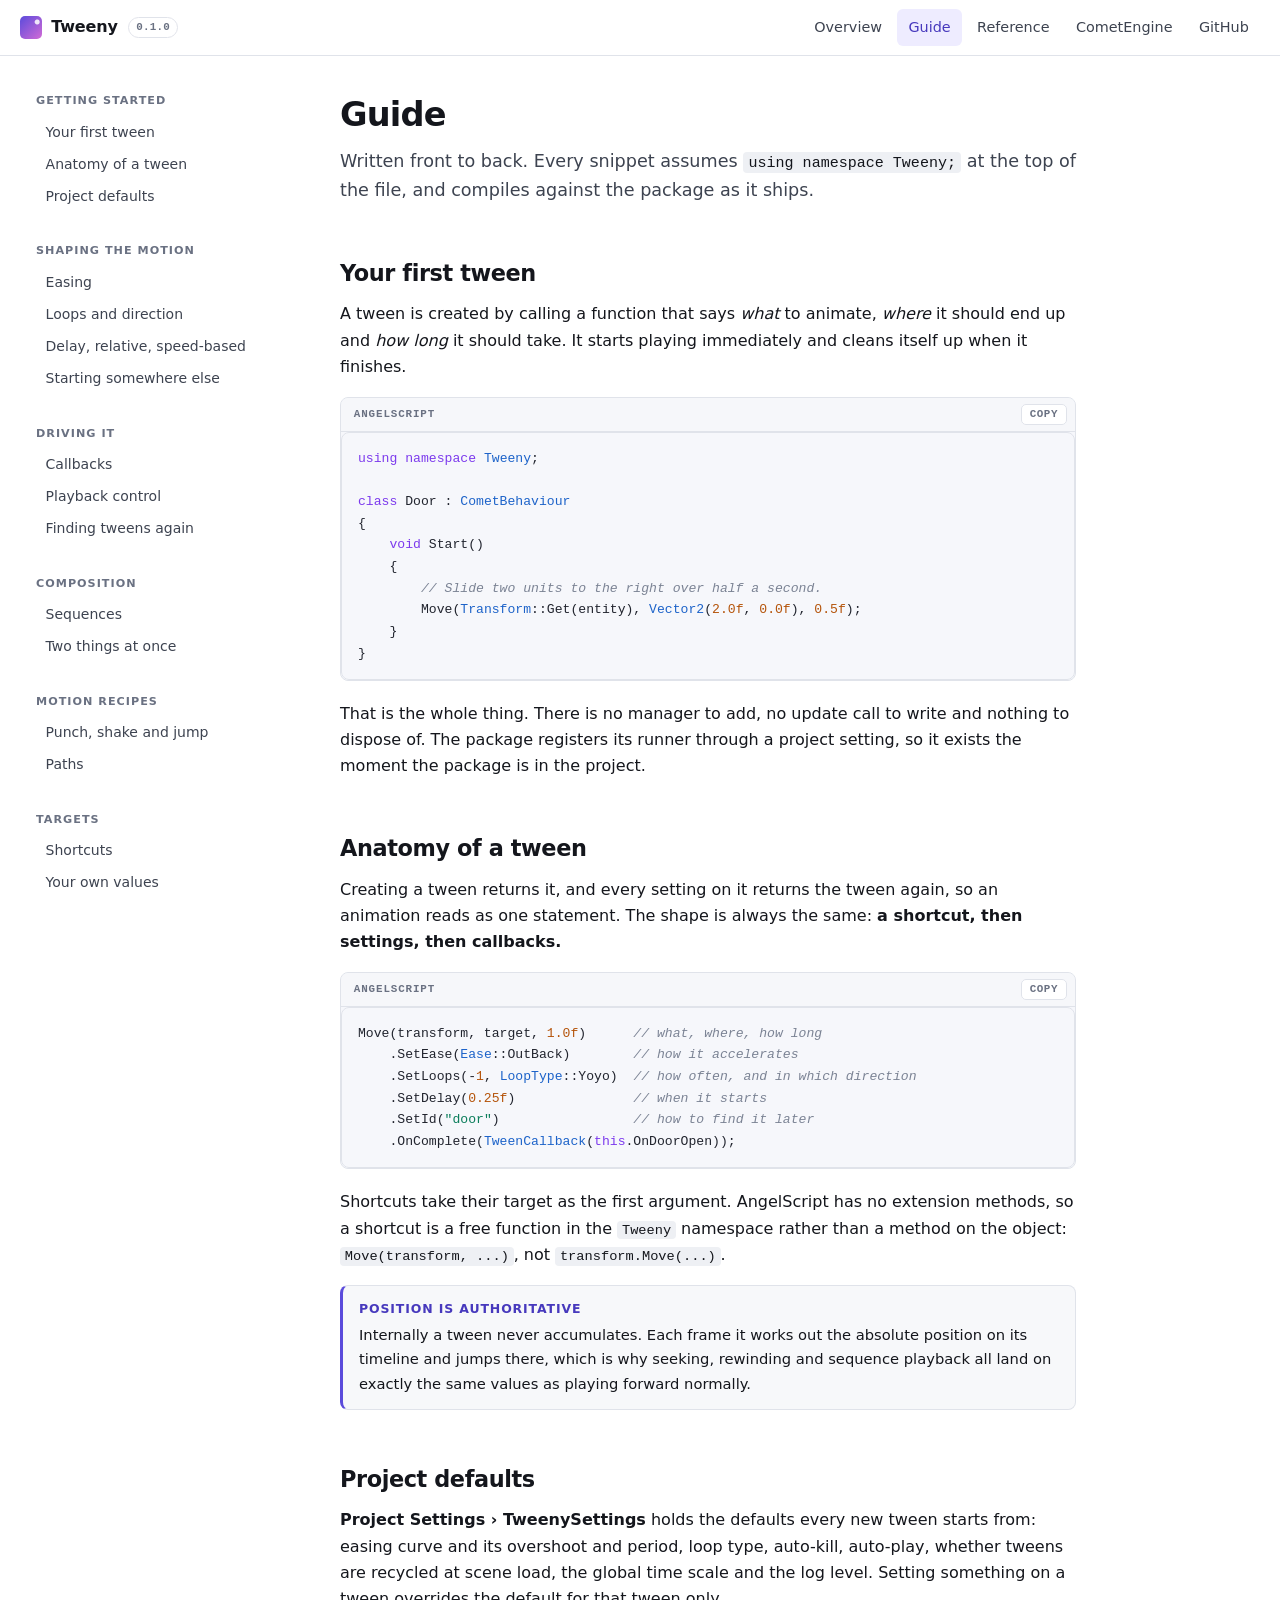
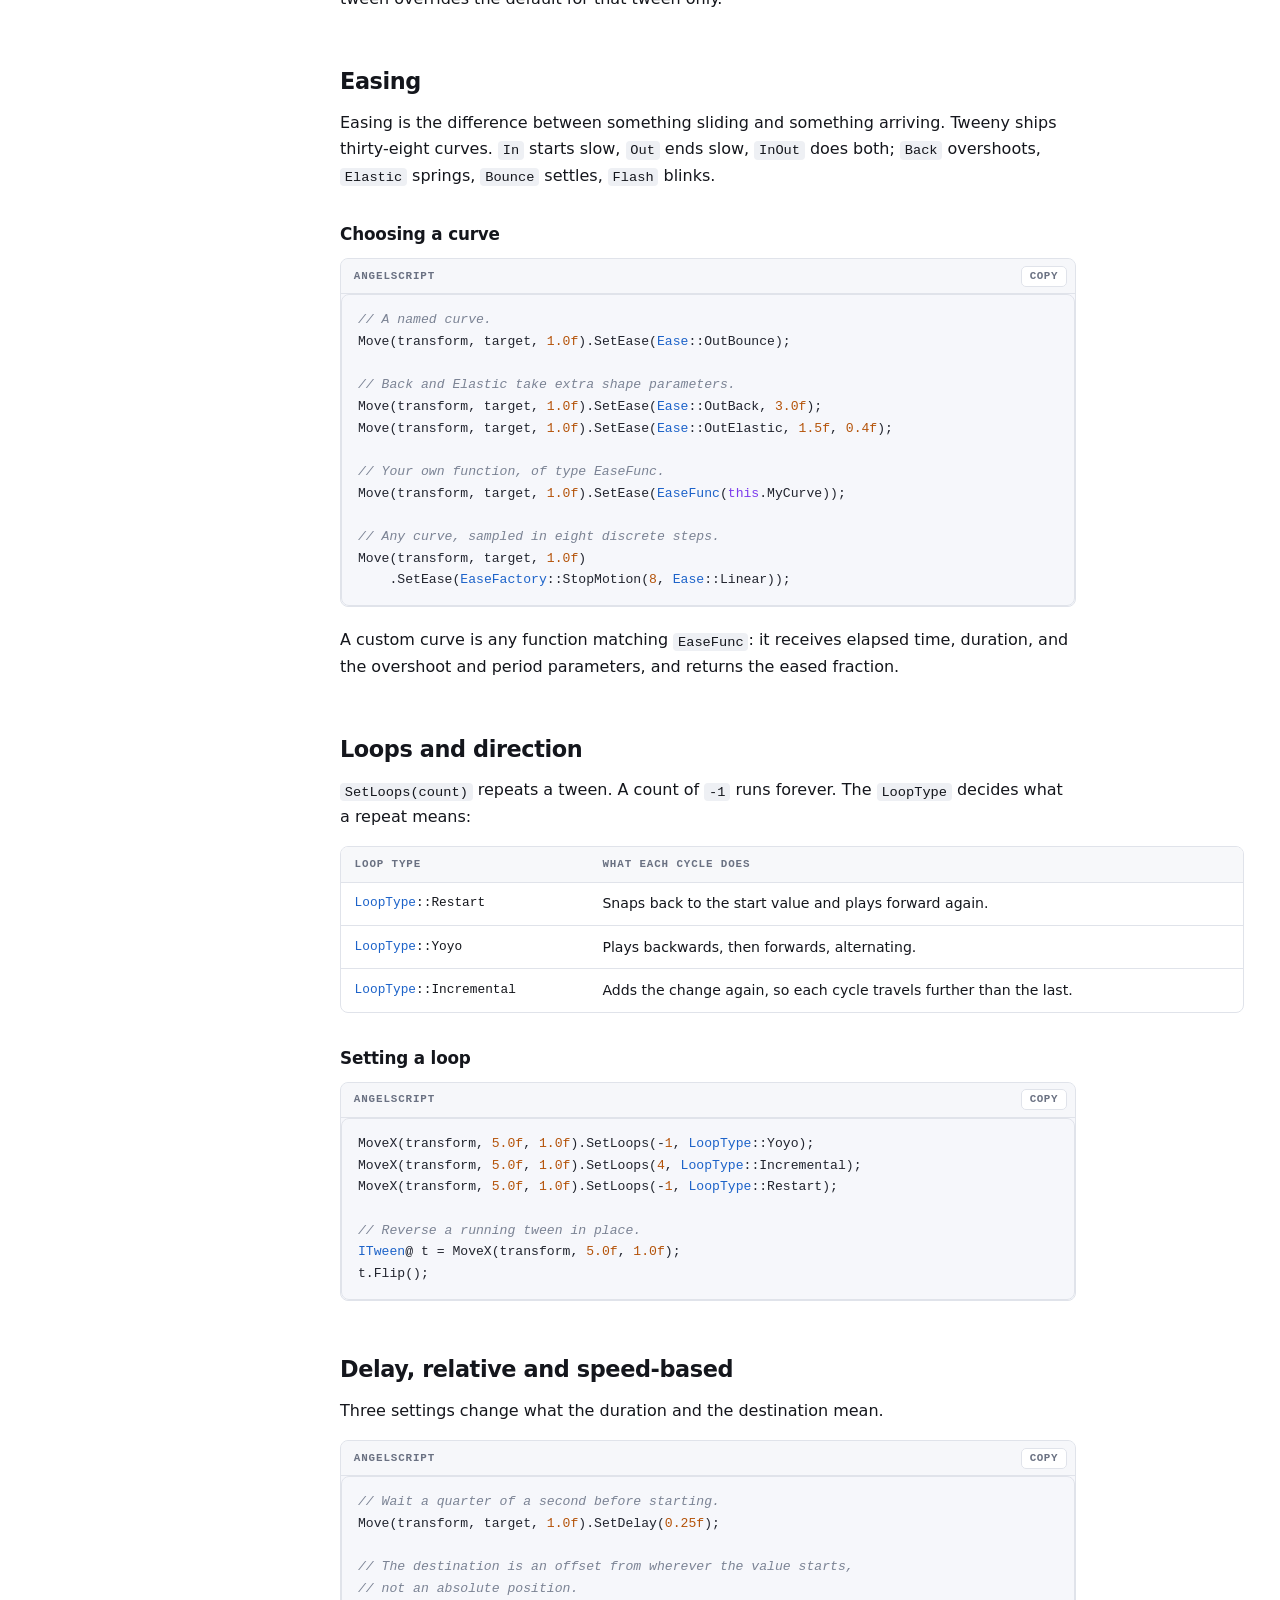
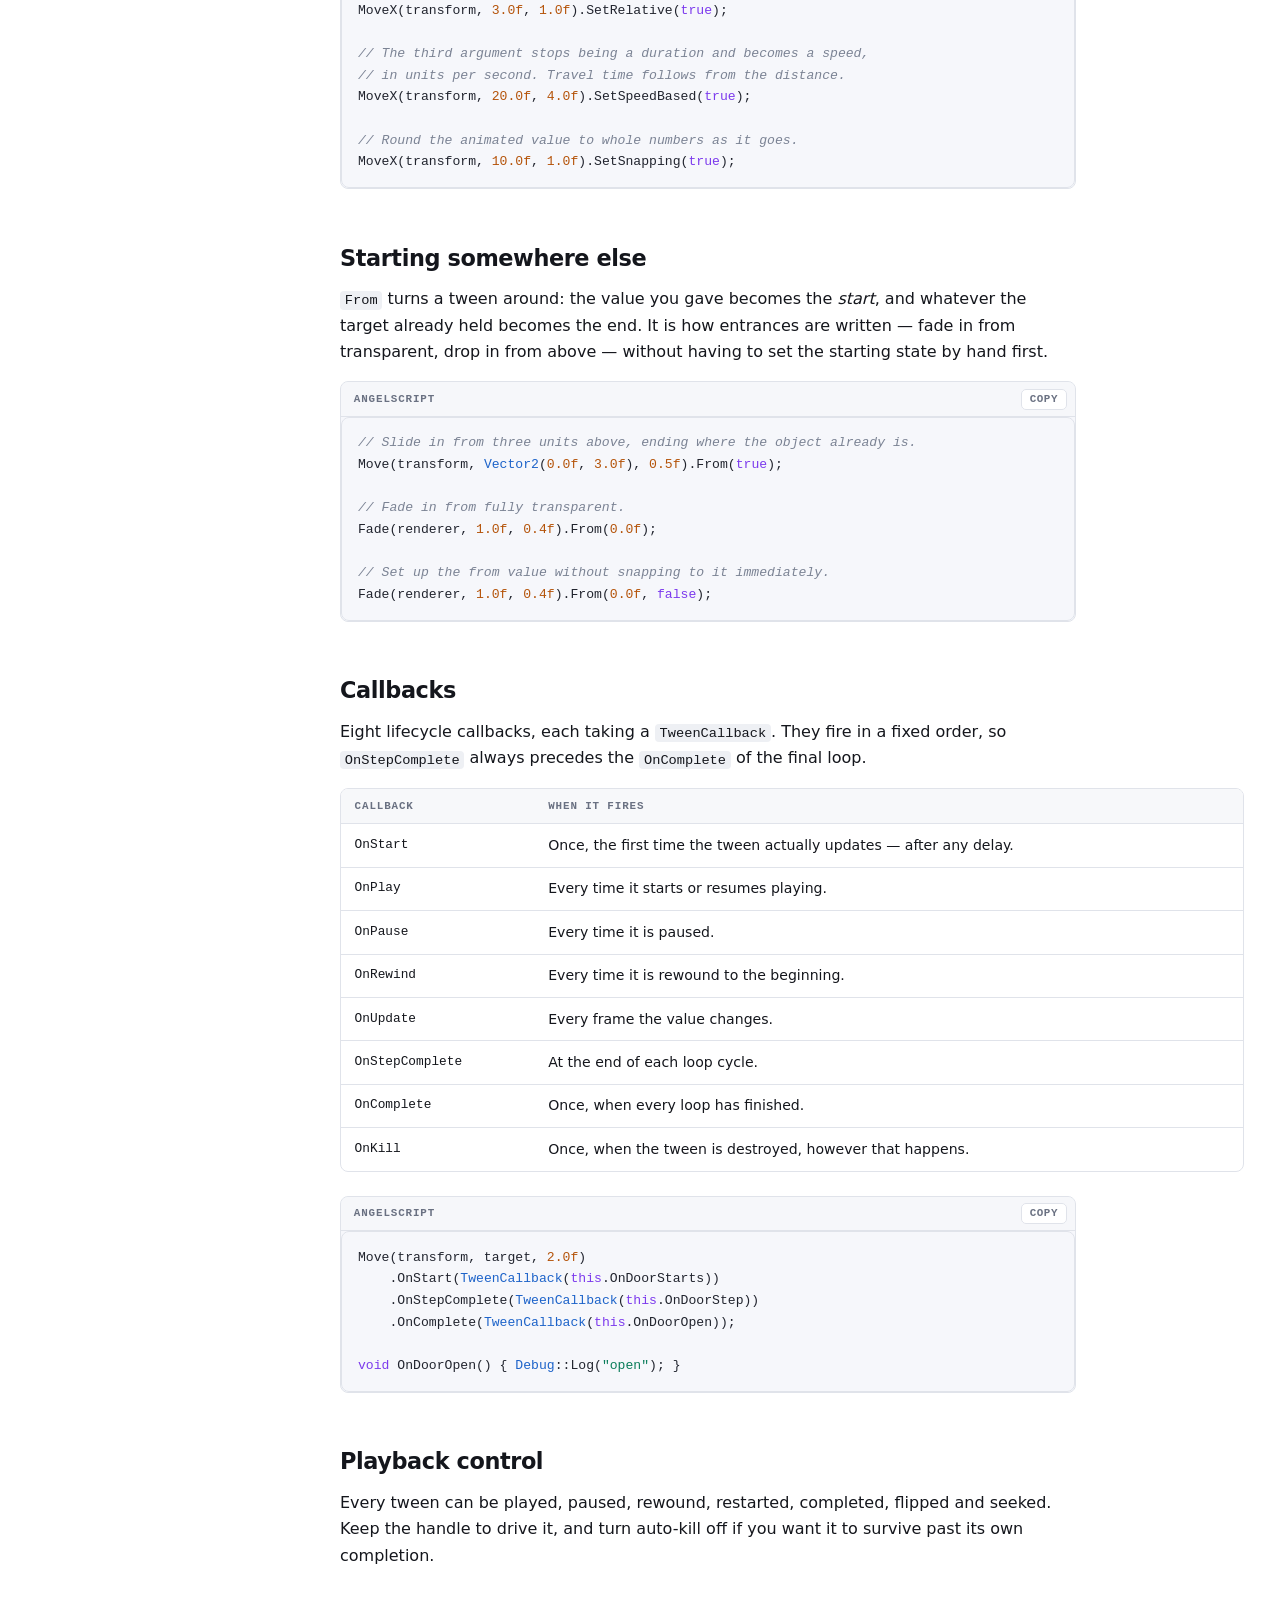
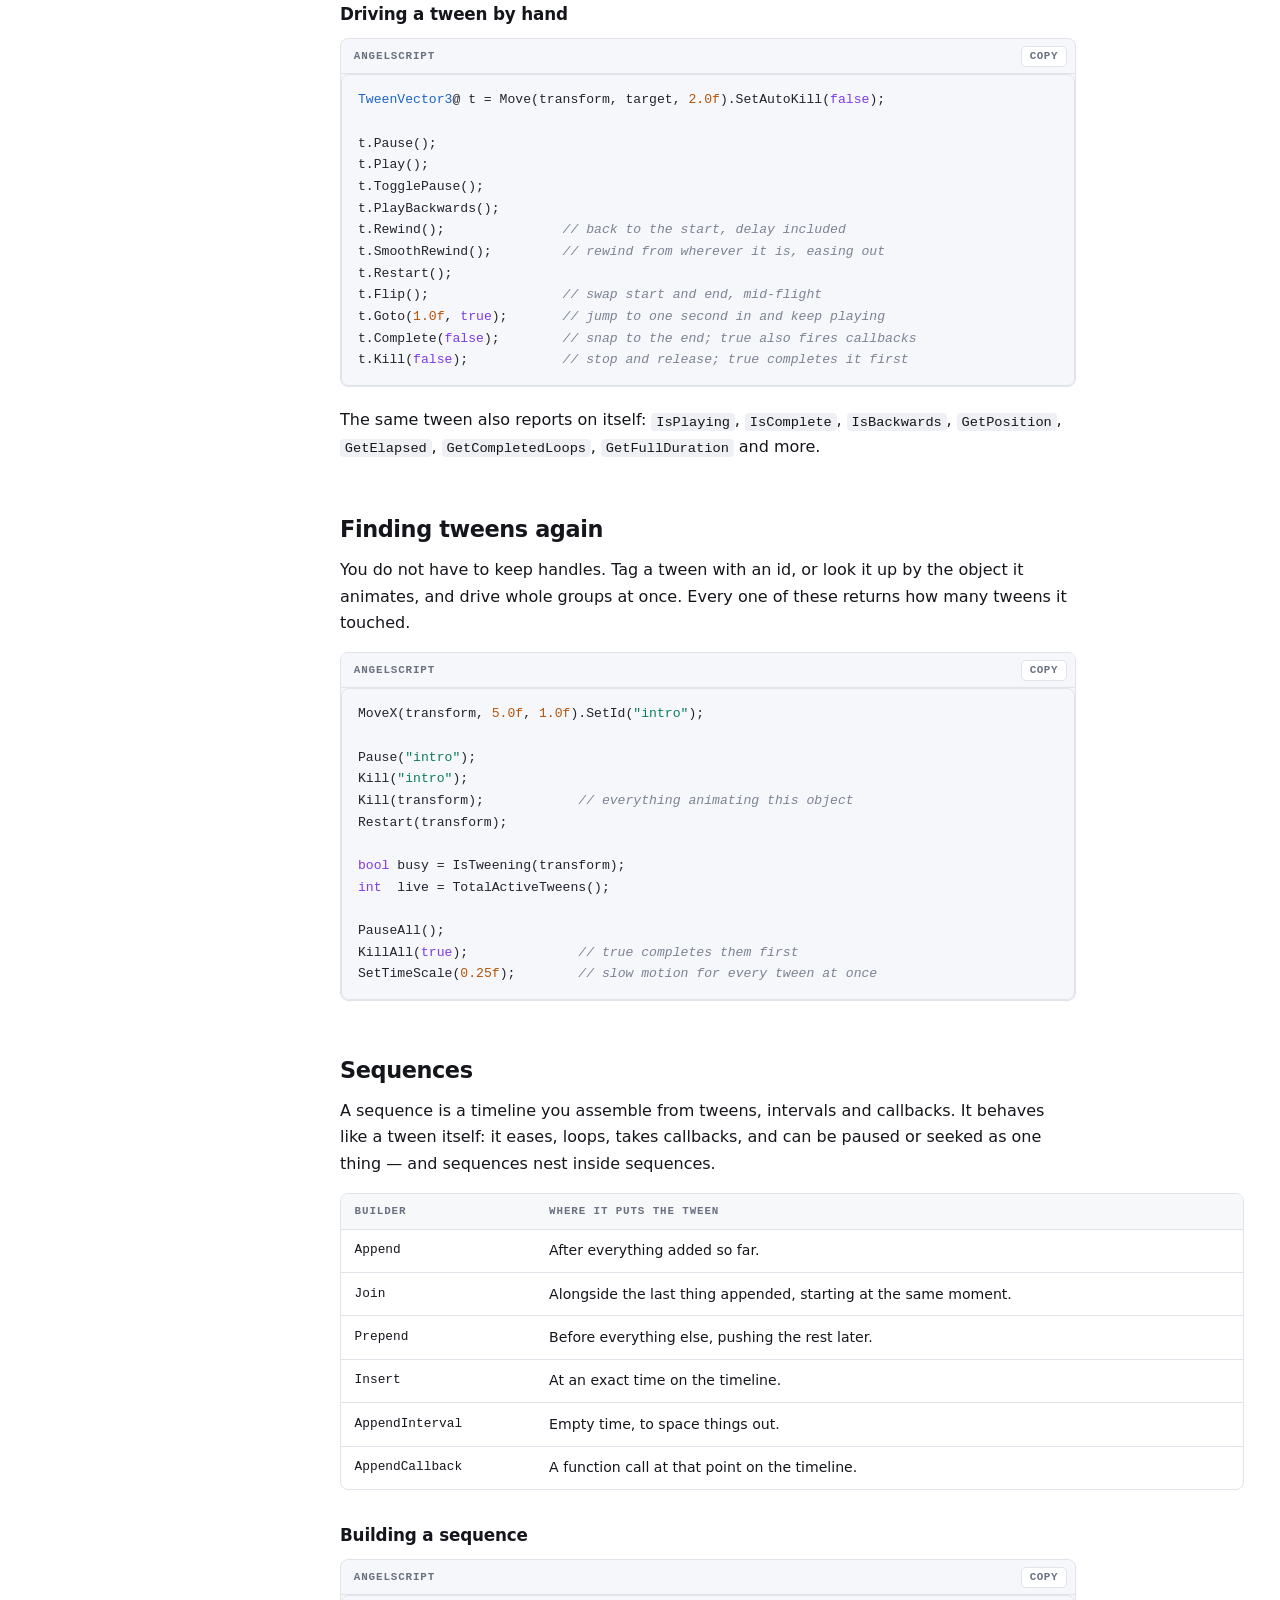
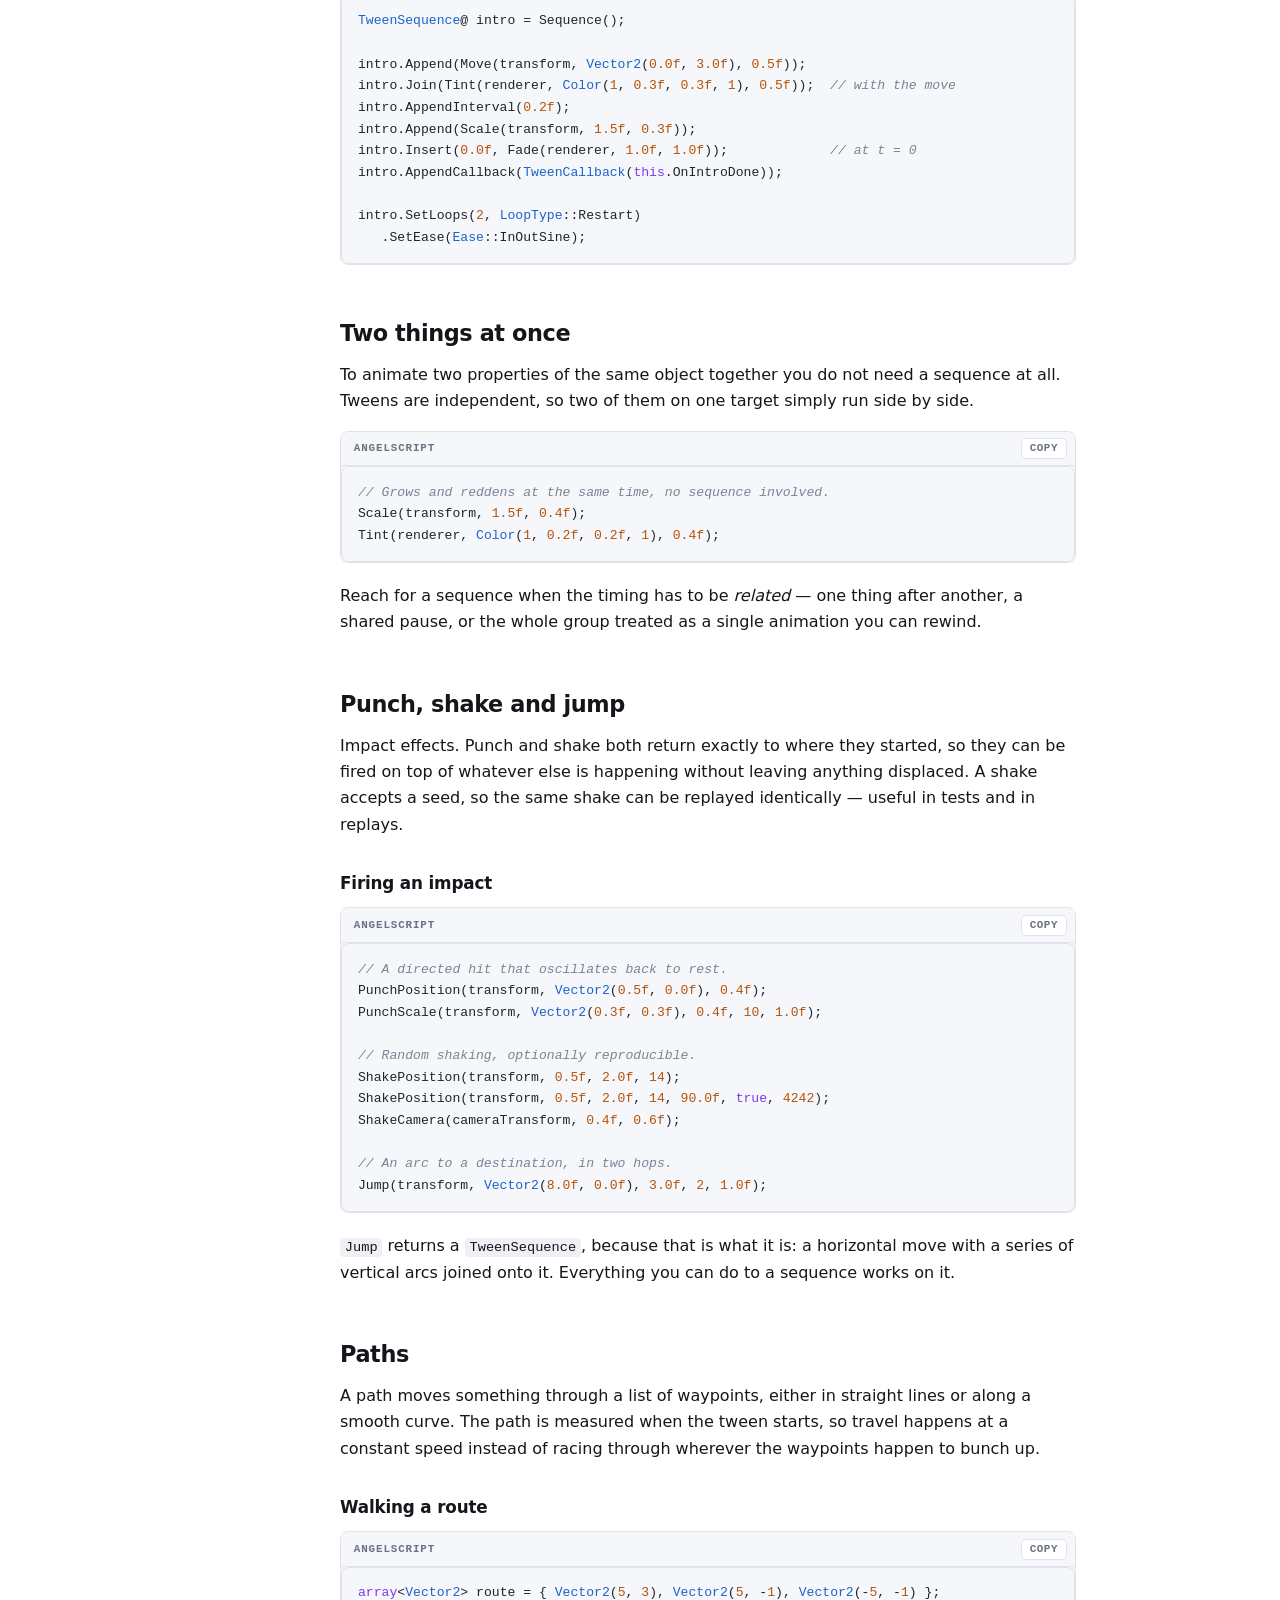
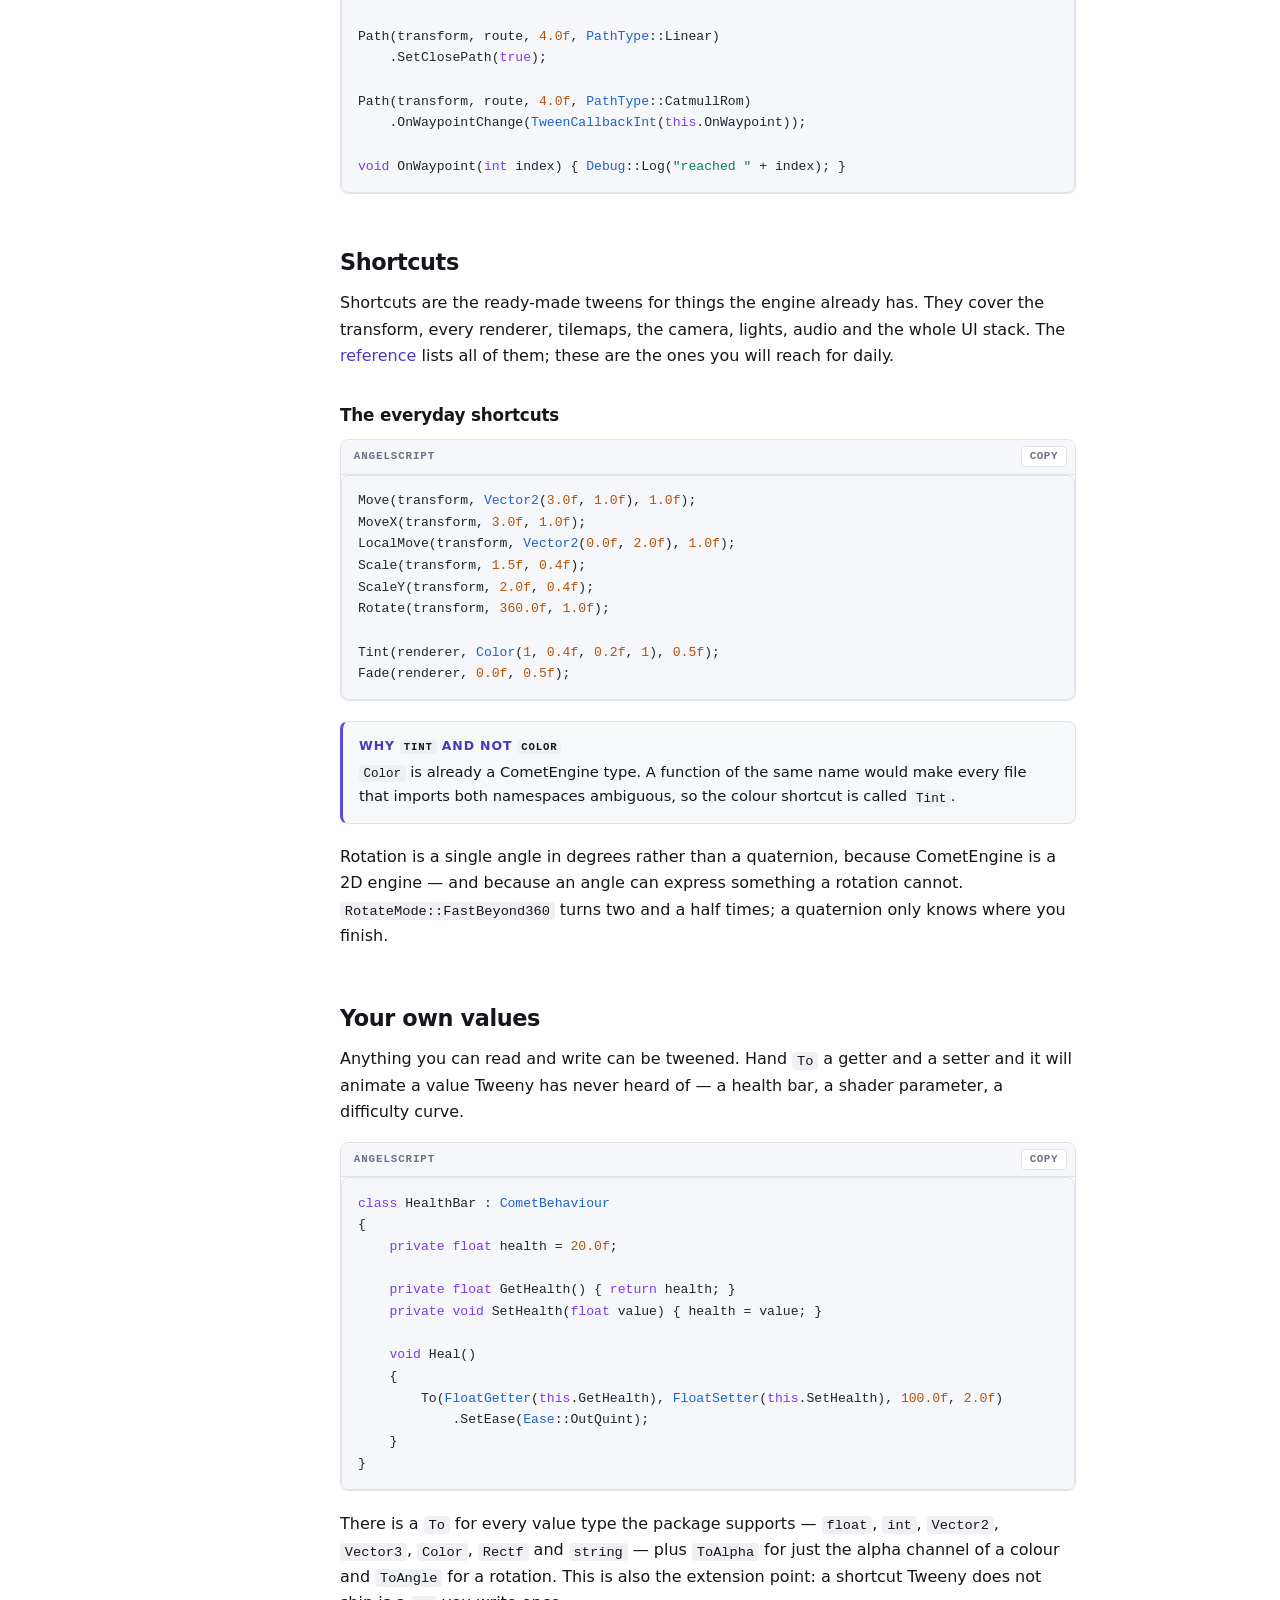
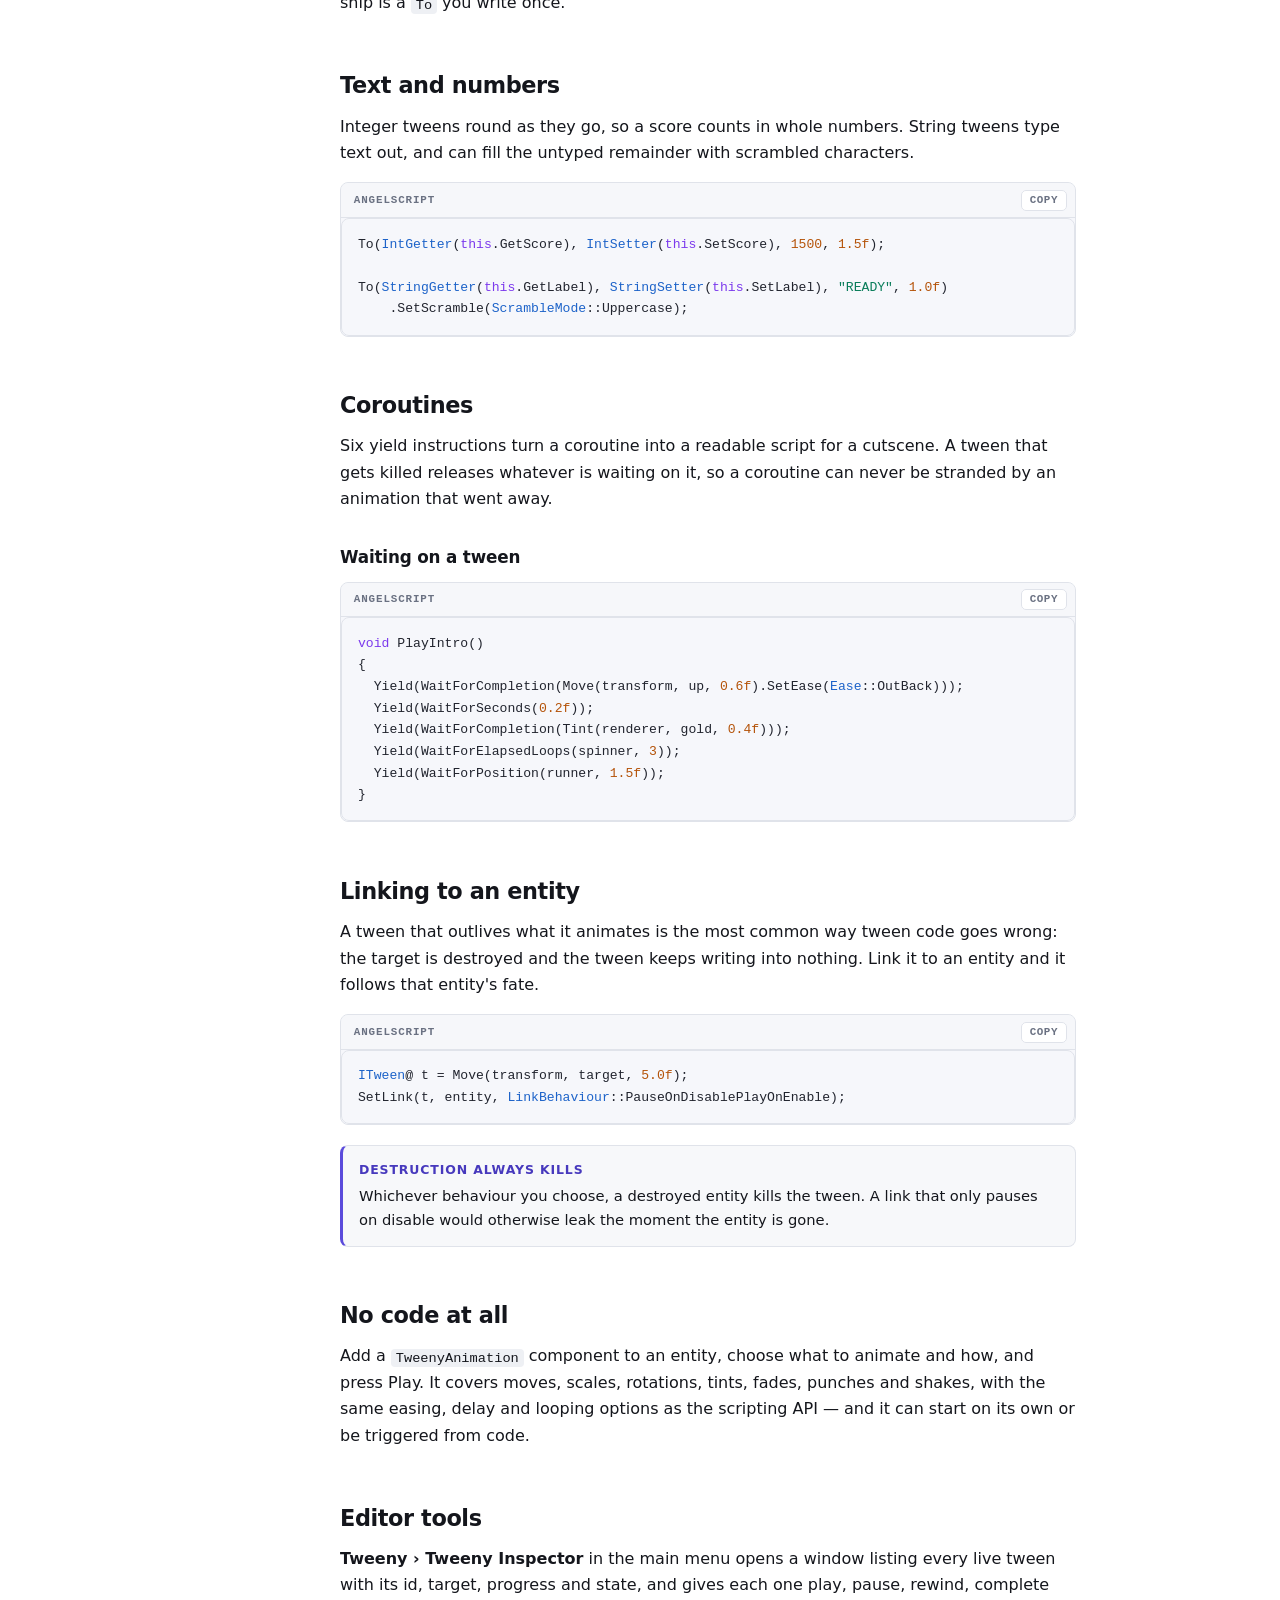
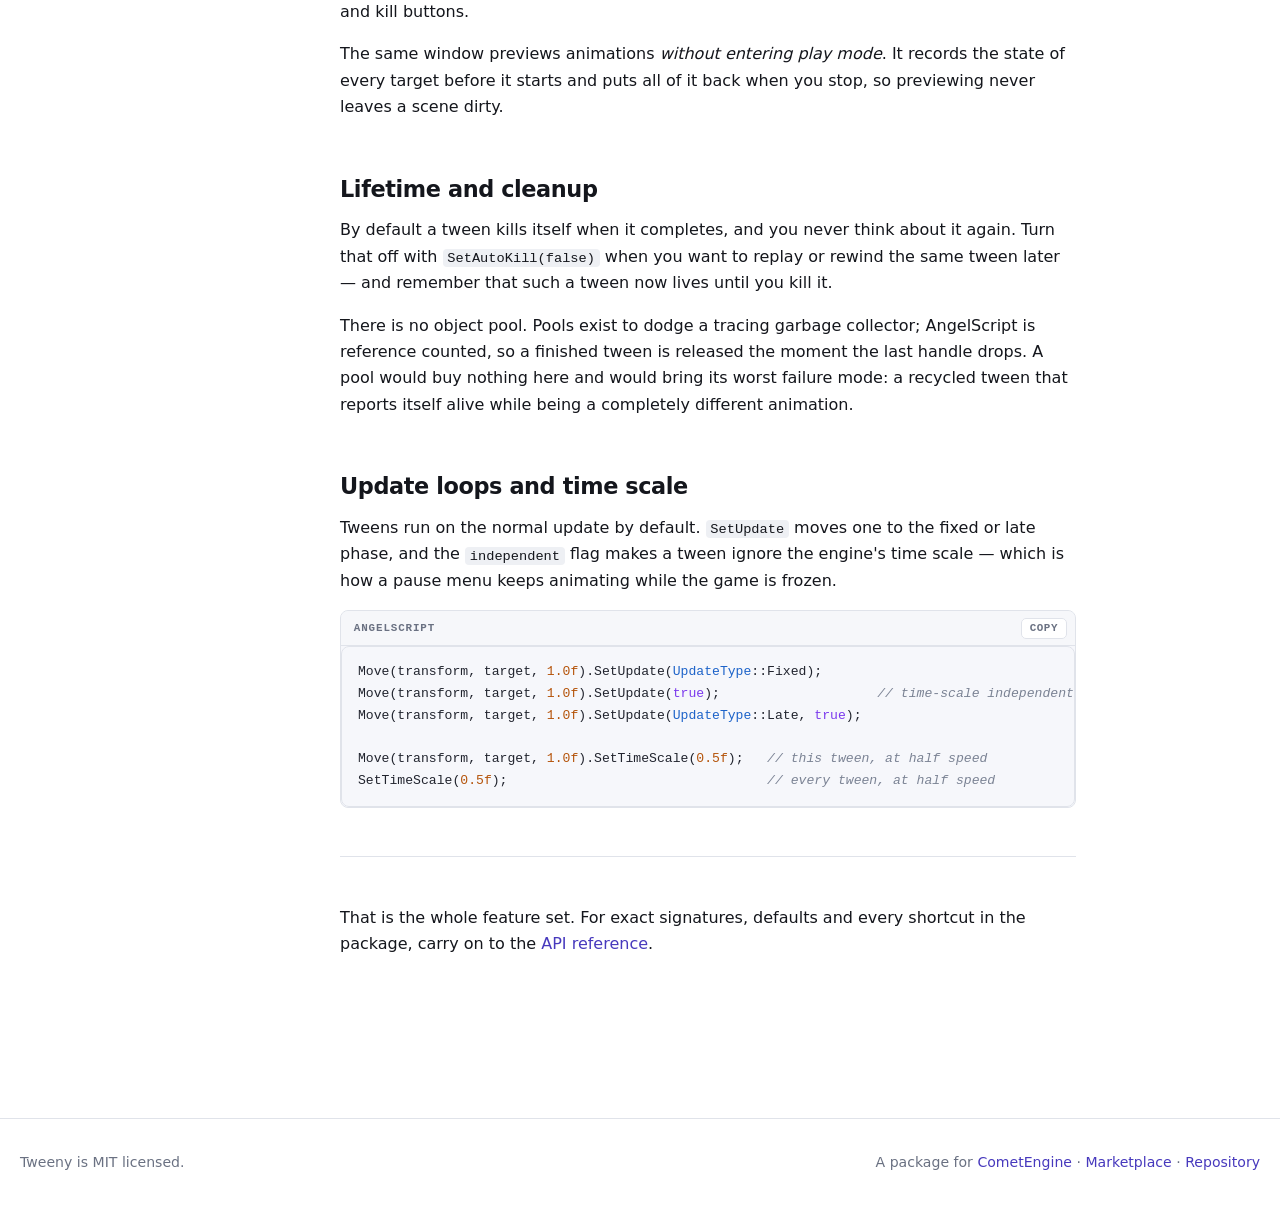
==== commit b7f01bbc: "fixes" ====
--- a/docs/guide.html
+++ b/docs/guide.html
@@ -6,7 +6,7 @@
 <title>Guide — Tweeny</title>
 <meta name="description" content="The Tweeny guide: your first tween, easing, loops, sequences, effects, paths, shortcuts, coroutines and the no-code component.">
 <link rel="icon" href="data:image/svg+xml,<svg xmlns='http://www.w3.org/2000/svg' viewBox='0 0 32 32'><rect width='32' height='32' rx='7' fill='%235b4bdb'/><circle cx='23' cy='9' r='3' fill='white'/></svg>">
-<link rel="stylesheet" href="assets/site.css?v=3">
+<link rel="stylesheet" href="assets/site.css?v=4">
 </head>
 <body>
 
@@ -17,6 +17,7 @@
     <a href="index.html">Overview</a>
     <a href="guide.html" aria-current="page">Guide</a>
     <a href="reference.html">Reference</a>
+    <a href="https://www.cometengine.org">CometEngine</a>
     <a href="https://github.com/OriolCS2/Tweeny">GitHub</a>
   </nav>
 </header>
@@ -644,10 +645,14 @@
 <footer class="site">
   <div class="inner">
     <div>Tweeny is MIT licensed.</div>
-    <div>Built for <a href="https://github.com/OriolCS2/CometEngine">CometEngine</a> by Oriol Capdevila.</div>
+    <div>
+      A package for <a href="https://www.cometengine.org">CometEngine</a> &middot;
+      <a href="https://www.cometengine.org/marketplace/tweeny">Marketplace</a> &middot;
+      <a href="https://github.com/OriolCS2/Tweeny">Repository</a>
+    </div>
   </div>
 </footer>
 
-<script src="assets/site.js?v=3"></script>
+<script src="assets/site.js?v=4"></script>
 </body>
 </html>
--- a/docs/assets/site.css
+++ b/docs/assets/site.css
@@ -159,7 +159,11 @@
   display: grid; grid-template-columns: var(--sidebar) minmax(0, 1fr); gap: 3rem;
   align-items: start;
 }
-.shell.wide { grid-template-columns: minmax(0, 1fr); max-width: 68rem; }
+/* Without a sidebar there is nothing to align the text against, so the reading column is centred in the
+   page instead of sitting against the left edge of a much wider box. Full-bleed blocks (cards, the hero)
+   opt out and use the whole width. */
+.shell.wide { grid-template-columns: minmax(0, 1fr); max-width: 58rem; }
+.shell.wide main > * { margin-left: auto; margin-right: auto; }
 
 .sidebar {
   position: sticky; top: 3.5rem;
@@ -282,15 +286,18 @@
 
 /* ---- landing ------------------------------------------------------------------------------------- */
 
-.hero { padding: 3.5rem 0 1rem; }
+.hero { padding: 3.5rem 0 1.5rem; text-align: center; }
 .hero .eyebrow {
   font: 600 .7rem/1 var(--font-mono); letter-spacing: .14em; text-transform: uppercase;
   color: var(--accent-ink); margin: 0 0 .9rem;
 }
 .hero h1 { font-size: clamp(2.4rem, 6vw, 3.4rem); margin-bottom: 1rem; }
-.hero .tagline { font-size: 1.18rem; color: var(--ink-2); max-width: 40rem; margin: 0 0 1.75rem; }
-
-.cta { display: flex; flex-wrap: wrap; gap: .6rem; margin-bottom: 2rem; }
+.hero .tagline {
+  font-size: 1.15rem; color: var(--ink-2); max-width: 40rem; margin: 0 auto 1rem;
+}
+.hero .tagline:last-of-type { margin-bottom: 1.75rem; }
+
+.cta { display: flex; flex-wrap: wrap; gap: .6rem; margin-bottom: 2rem; justify-content: center; }
 .btn {
   display: inline-flex; align-items: center; gap: .4rem;
   padding: .55rem 1.05rem; border-radius: var(--radius); font-size: .92rem; font-weight: 560;
@@ -300,7 +307,7 @@
 .btn.primary { background: var(--accent); border-color: var(--accent); color: #fff; }
 .btn.primary:hover { background: var(--accent-ink); border-color: var(--accent-ink); }
 
-.badges { display: flex; flex-wrap: wrap; gap: .45rem; }
+.badges { display: flex; flex-wrap: wrap; gap: .45rem; justify-content: center; }
 .badges span {
   font: 500 .78rem/1 var(--font-sans); color: var(--ink-2);
   border: 1px solid var(--line); border-radius: 999px; padding: .35rem .7rem; background: var(--surface);
